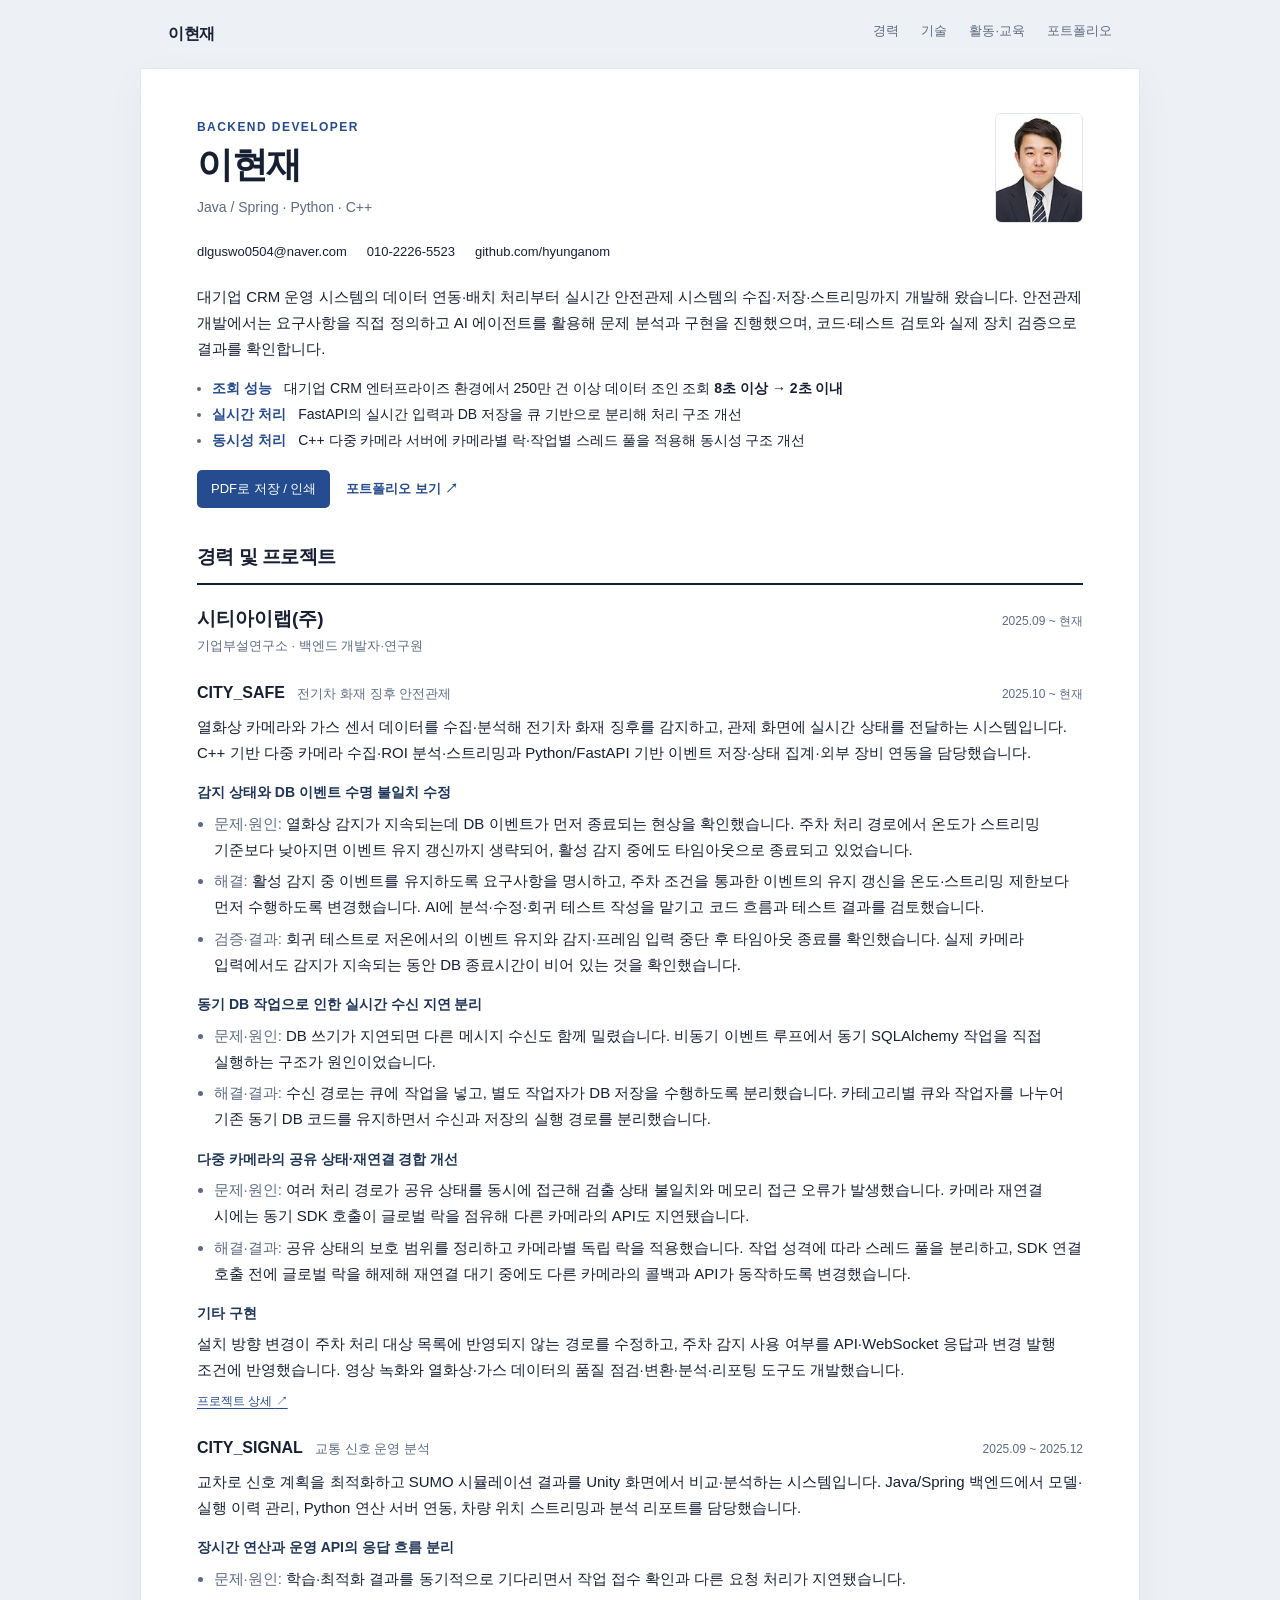
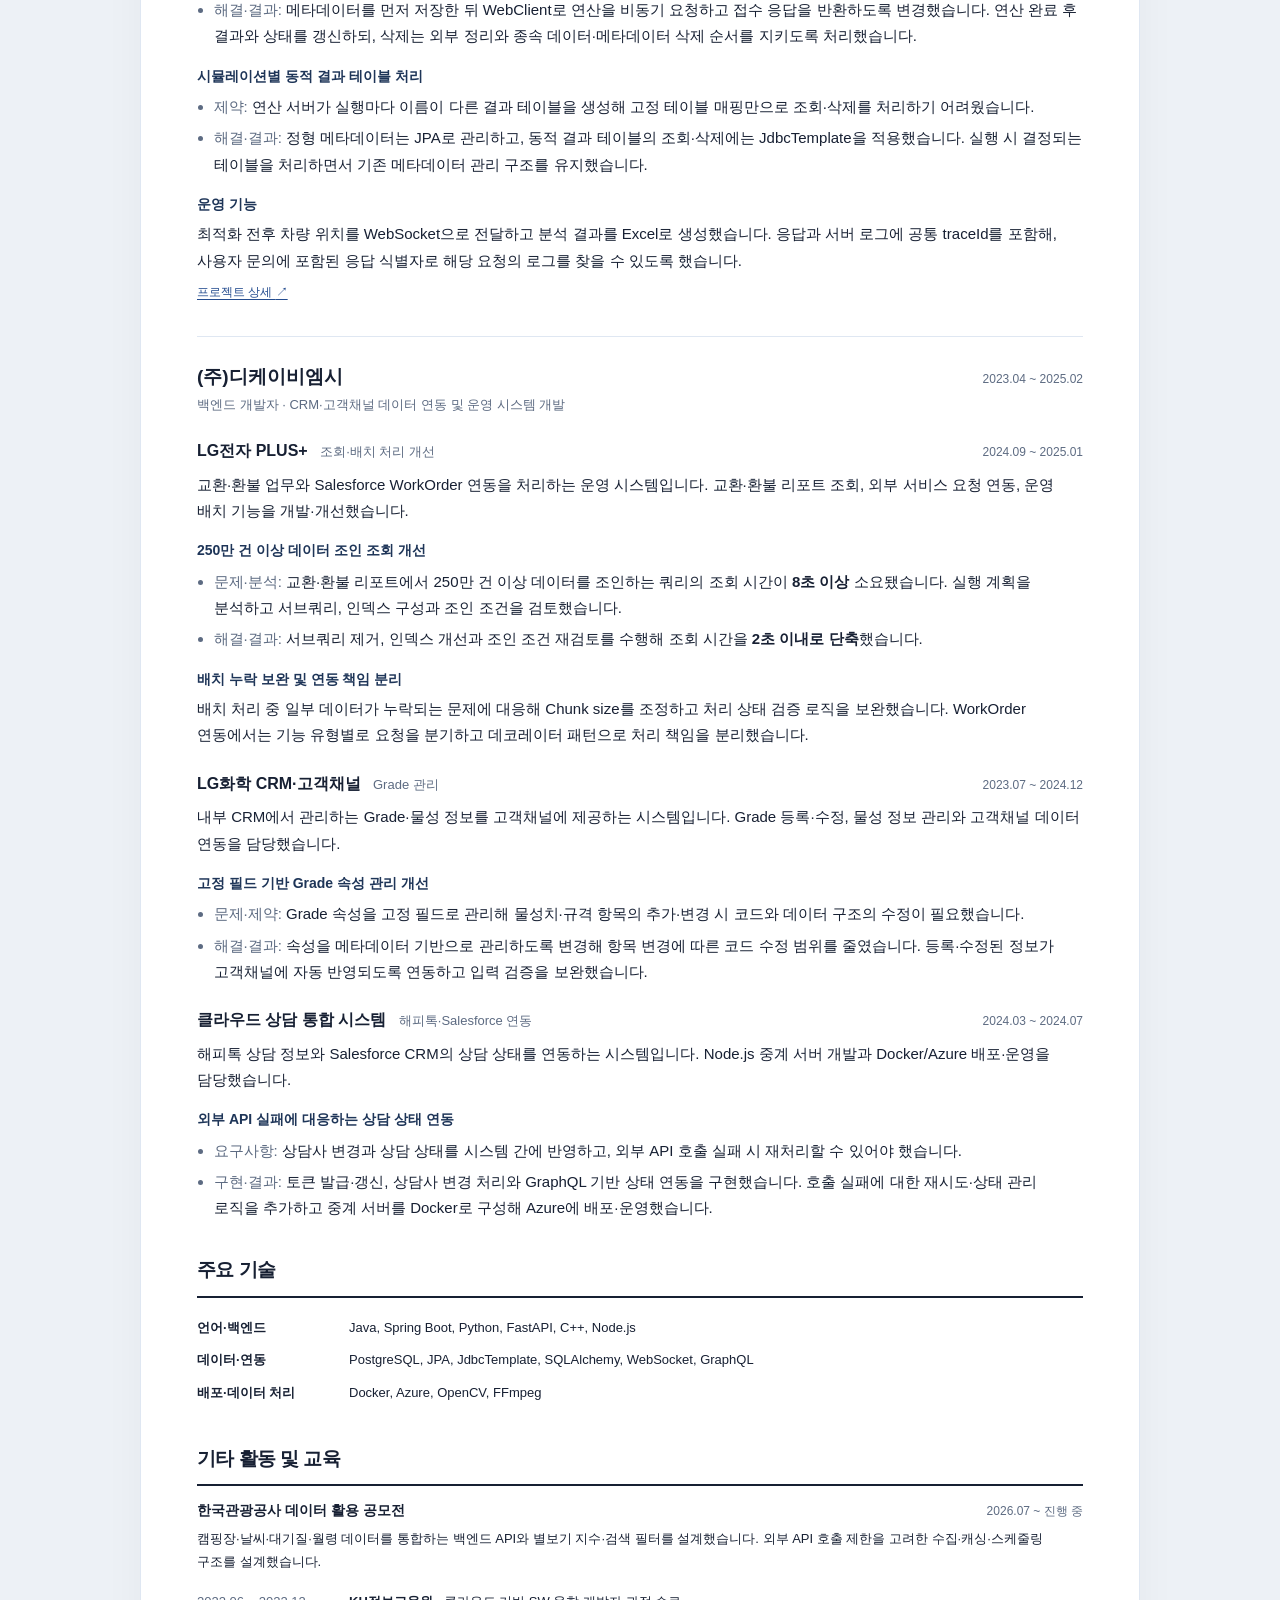
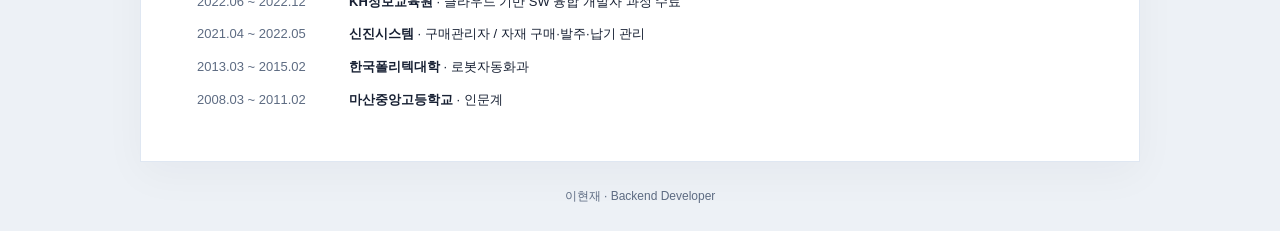
==== index.html @ a63ccf92 "임시" ====
<!doctype html>
<html lang="ko">
<head>
  <meta charset="utf-8" />
  <meta name="viewport" content="width=device-width, initial-scale=1" />
  <meta name="description" content="Java/Spring, Python, C++ 기반 백엔드 개발자 이현재. 데이터 연동, 조회·배치 처리, 실시간 안전관제 시스템 개발 경험." />
  <meta property="og:title" content="이현재 | Backend Developer" />
  <meta property="og:description" content="데이터 연동과 조회·배치 처리부터 실시간 안전관제 시스템까지, 백엔드 개발 경험과 문제 해결 사례를 소개합니다." />
  <meta property="og:type" content="website" />
  <title>이현재 | Backend Developer</title>
  <link rel="stylesheet" href="style.css" />
</head>
<body class="resume">
  <nav class="resume-nav" aria-label="주요 메뉴">
    <a href="#top" class="brand">이현재</a>
    <div><a href="#career">경력</a><a href="#skills">기술</a><a href="#education">활동·교육</a><a href="portfolio/">포트폴리오</a></div>
  </nav>
  <main class="resume-sheet" id="top">
    <header class="resume-header" id="about">
      <div class="resume-heading">
        <div>
          <p class="resume-kicker">BACKEND DEVELOPER</p>
          <h1>이현재</h1>
          <p class="resume-stack">Java / Spring · Python · C++</p>
        </div>
        <img src="assets/profile.png" alt="이현재 프로필 사진" class="resume-photo" width="88" height="110" />
      </div>
      <address class="resume-contact" aria-label="연락처">
        <a href="mailto:dlguswo0504@naver.com">dlguswo0504@naver.com</a>
        <a href="tel:01022265523">010-2226-5523</a>
        <a href="https://github.com/hyunganom" target="_blank" rel="noopener noreferrer">github.com/hyunganom</a>
      </address>
      <p class="resume-intro">대기업 CRM 운영 시스템의 데이터 연동·배치 처리부터 실시간 안전관제 시스템의 수집·저장·스트리밍까지 개발해 왔습니다. 안전관제 개발에서는 요구사항을 직접 정의하고 AI 에이전트를 활용해 문제 분석과 구현을 진행했으며, 코드·테스트 검토와 실제 장치 검증으로 결과를 확인합니다.</p>
      <ul class="resume-highlights" aria-label="대표 성과">
        <li><strong>조회 성능</strong> 대기업 CRM 엔터프라이즈 환경에서 250만 건 이상 데이터 조인 조회 <strong>8초 이상 → 2초 이내</strong></li>
        <li><strong>실시간 처리</strong> FastAPI의 실시간 입력과 DB 저장을 큐 기반으로 분리해 처리 구조 개선</li>
        <li><strong>동시성 처리</strong> C++ 다중 카메라 서버에 카메라별 락·작업별 스레드 풀을 적용해 동시성 구조 개선</li>
      </ul>
      <div class="resume-actions">
        <button type="button" onclick="window.print()">PDF로 저장 / 인쇄</button>
        <a href="portfolio/">포트폴리오 보기 <span aria-hidden="true">↗</span></a>
      </div>
    </header>
    <section class="resume-section" id="career" aria-labelledby="career-title">
      <h2 id="career-title">경력 및 프로젝트</h2>
      <article class="resume-company">
        <header class="resume-company-head">
          <div><h3>시티아이랩(주)</h3><p>기업부설연구소 · 백엔드 개발자·연구원</p></div>
          <span class="resume-period">2025.09 ~ 현재</span>
        </header>
        <section class="resume-project" aria-labelledby="city-safe-title">
          <div class="resume-project-head">
            <h4 id="city-safe-title">CITY_SAFE <span>전기차 화재 징후 안전관제</span></h4>
            <span class="resume-period">2025.10 ~ 현재</span>
          </div>
          <p class="resume-project-intro">열화상 카메라와 가스 센서 데이터를 수집·분석해 전기차 화재 징후를 감지하고, 관제 화면에 실시간 상태를 전달하는 시스템입니다. C++ 기반 다중 카메라 수집·ROI 분석·스트리밍과 Python/FastAPI 기반 이벤트 저장·상태 집계·외부 장비 연동을 담당했습니다.</p>
          <div class="resume-case">
            <h5>감지 상태와 DB 이벤트 수명 불일치 수정</h5>
            <ul class="resume-case-list">
              <li><span class="resume-case-label">문제·원인:</span> 열화상 감지가 지속되는데 DB 이벤트가 먼저 종료되는 현상을 확인했습니다. 주차 처리 경로에서 온도가 스트리밍 기준보다 낮아지면 이벤트 유지 갱신까지 생략되어, 활성 감지 중에도 타임아웃으로 종료되고 있었습니다.</li>
              <li><span class="resume-case-label">해결:</span> 활성 감지 중 이벤트를 유지하도록 요구사항을 명시하고, 주차 조건을 통과한 이벤트의 유지 갱신을 온도·스트리밍 제한보다 먼저 수행하도록 변경했습니다. AI에 분석·수정·회귀 테스트 작성을 맡기고 코드 흐름과 테스트 결과를 검토했습니다.</li>
              <li><span class="resume-case-label">검증·결과:</span> 회귀 테스트로 저온에서의 이벤트 유지와 감지·프레임 입력 중단 후 타임아웃 종료를 확인했습니다. 실제 카메라 입력에서도 감지가 지속되는 동안 DB 종료시간이 비어 있는 것을 확인했습니다.</li>
            </ul>
          </div>
          <div class="resume-case">
            <h5>동기 DB 작업으로 인한 실시간 수신 지연 분리</h5>
            <ul class="resume-case-list">
              <li><span class="resume-case-label">문제·원인:</span> DB 쓰기가 지연되면 다른 메시지 수신도 함께 밀렸습니다. 비동기 이벤트 루프에서 동기 SQLAlchemy 작업을 직접 실행하는 구조가 원인이었습니다.</li>
              <li><span class="resume-case-label">해결·결과:</span> 수신 경로는 큐에 작업을 넣고, 별도 작업자가 DB 저장을 수행하도록 분리했습니다. 카테고리별 큐와 작업자를 나누어 기존 동기 DB 코드를 유지하면서 수신과 저장의 실행 경로를 분리했습니다.</li>
            </ul>
          </div>
          <div class="resume-case">
            <h5>다중 카메라의 공유 상태·재연결 경합 개선</h5>
            <ul class="resume-case-list">
              <li><span class="resume-case-label">문제·원인:</span> 여러 처리 경로가 공유 상태를 동시에 접근해 검출 상태 불일치와 메모리 접근 오류가 발생했습니다. 카메라 재연결 시에는 동기 SDK 호출이 글로벌 락을 점유해 다른 카메라의 API도 지연됐습니다.</li>
              <li><span class="resume-case-label">해결·결과:</span> 공유 상태의 보호 범위를 정리하고 카메라별 독립 락을 적용했습니다. 작업 성격에 따라 스레드 풀을 분리하고, SDK 연결 호출 전에 글로벌 락을 해제해 재연결 대기 중에도 다른 카메라의 콜백과 API가 동작하도록 변경했습니다.</li>
            </ul>
          </div>
          <div class="resume-case">
            <h5>기타 구현</h5>
            <p>설치 방향 변경이 주차 처리 대상 목록에 반영되지 않는 경로를 수정하고, 주차 감지 사용 여부를 API·WebSocket 응답과 변경 발행 조건에 반영했습니다. 영상 녹화와 열화상·가스 데이터의 품질 점검·변환·분석·리포팅 도구도 개발했습니다.</p>
          </div>
          <a class="resume-detail-link" href="portfolio/city-safe/">프로젝트 상세 <span aria-hidden="true">↗</span></a>
        </section>
        <section class="resume-project" aria-labelledby="city-signal-title">
          <div class="resume-project-head">
            <h4 id="city-signal-title">CITY_SIGNAL <span>교통 신호 운영 분석</span></h4>
            <span class="resume-period">2025.09 ~ 2025.12</span>
          </div>
          <p class="resume-project-intro">교차로 신호 계획을 최적화하고 SUMO 시뮬레이션 결과를 Unity 화면에서 비교·분석하는 시스템입니다. Java/Spring 백엔드에서 모델·실행 이력 관리, Python 연산 서버 연동, 차량 위치 스트리밍과 분석 리포트를 담당했습니다.</p>
          <div class="resume-case">
            <h5>장시간 연산과 운영 API의 응답 흐름 분리</h5>
            <ul class="resume-case-list">
              <li><span class="resume-case-label">문제·원인:</span> 학습·최적화 결과를 동기적으로 기다리면서 작업 접수 확인과 다른 요청 처리가 지연됐습니다.</li>
              <li><span class="resume-case-label">해결·결과:</span> 메타데이터를 먼저 저장한 뒤 WebClient로 연산을 비동기 요청하고 접수 응답을 반환하도록 변경했습니다. 연산 완료 후 결과와 상태를 갱신하되, 삭제는 외부 정리와 종속 데이터·메타데이터 삭제 순서를 지키도록 처리했습니다.</li>
            </ul>
          </div>
          <div class="resume-case">
            <h5>시뮬레이션별 동적 결과 테이블 처리</h5>
            <ul class="resume-case-list">
              <li><span class="resume-case-label">제약:</span> 연산 서버가 실행마다 이름이 다른 결과 테이블을 생성해 고정 테이블 매핑만으로 조회·삭제를 처리하기 어려웠습니다.</li>
              <li><span class="resume-case-label">해결·결과:</span> 정형 메타데이터는 JPA로 관리하고, 동적 결과 테이블의 조회·삭제에는 JdbcTemplate을 적용했습니다. 실행 시 결정되는 테이블을 처리하면서 기존 메타데이터 관리 구조를 유지했습니다.</li>
            </ul>
          </div>
          <div class="resume-case">
            <h5>운영 기능</h5>
            <p>최적화 전후 차량 위치를 WebSocket으로 전달하고 분석 결과를 Excel로 생성했습니다. 응답과 서버 로그에 공통 traceId를 포함해, 사용자 문의에 포함된 응답 식별자로 해당 요청의 로그를 찾을 수 있도록 했습니다.</p>
          </div>
          <a class="resume-detail-link" href="portfolio/city-signal/">프로젝트 상세 <span aria-hidden="true">↗</span></a>
        </section>
      </article>
      <article class="resume-company resume-company-next">
        <header class="resume-company-head">
          <div><h3>(주)디케이비엠시</h3><p>백엔드 개발자 · CRM·고객채널 데이터 연동 및 운영 시스템 개발</p></div>
          <span class="resume-period">2023.04 ~ 2025.02</span>
        </header>
        <section class="resume-project" aria-labelledby="plus-title">
          <div class="resume-project-head">
            <h4 id="plus-title">LG전자 PLUS+ <span>조회·배치 처리 개선</span></h4>
            <span class="resume-period">2024.09 ~ 2025.01</span>
          </div>
          <p class="resume-project-intro">교환·환불 업무와 Salesforce WorkOrder 연동을 처리하는 운영 시스템입니다. 교환·환불 리포트 조회, 외부 서비스 요청 연동, 운영 배치 기능을 개발·개선했습니다.</p>
          <div class="resume-case">
            <h5>250만 건 이상 데이터 조인 조회 개선</h5>
            <ul class="resume-case-list">
              <li><span class="resume-case-label">문제·분석:</span> 교환·환불 리포트에서 250만 건 이상 데이터를 조인하는 쿼리의 조회 시간이 <strong>8초 이상</strong> 소요됐습니다. 실행 계획을 분석하고 서브쿼리, 인덱스 구성과 조인 조건을 검토했습니다.</li>
              <li><span class="resume-case-label">해결·결과:</span> 서브쿼리 제거, 인덱스 개선과 조인 조건 재검토를 수행해 조회 시간을 <strong>2초 이내로 단축</strong>했습니다.</li>
            </ul>
          </div>
          <div class="resume-case">
            <h5>배치 누락 보완 및 연동 책임 분리</h5>
            <p>배치 처리 중 일부 데이터가 누락되는 문제에 대응해 Chunk size를 조정하고 처리 상태 검증 로직을 보완했습니다. WorkOrder 연동에서는 기능 유형별로 요청을 분기하고 데코레이터 패턴으로 처리 책임을 분리했습니다.</p>
          </div>
        </section>
        <section class="resume-project" aria-labelledby="grade-title">
          <div class="resume-project-head">
            <h4 id="grade-title">LG화학 CRM·고객채널 <span>Grade 관리</span></h4>
            <span class="resume-period">2023.07 ~ 2024.12</span>
          </div>
          <p class="resume-project-intro">내부 CRM에서 관리하는 Grade·물성 정보를 고객채널에 제공하는 시스템입니다. Grade 등록·수정, 물성 정보 관리와 고객채널 데이터 연동을 담당했습니다.</p>
          <div class="resume-case">
            <h5>고정 필드 기반 Grade 속성 관리 개선</h5>
            <ul class="resume-case-list">
              <li><span class="resume-case-label">문제·제약:</span> Grade 속성을 고정 필드로 관리해 물성치·규격 항목의 추가·변경 시 코드와 데이터 구조의 수정이 필요했습니다.</li>
              <li><span class="resume-case-label">해결·결과:</span> 속성을 메타데이터 기반으로 관리하도록 변경해 항목 변경에 따른 코드 수정 범위를 줄였습니다. 등록·수정된 정보가 고객채널에 자동 반영되도록 연동하고 입력 검증을 보완했습니다.</li>
            </ul>
          </div>
        </section>
        <section class="resume-project" aria-labelledby="integration-title">
          <div class="resume-project-head">
            <h4 id="integration-title">클라우드 상담 통합 시스템 <span>해피톡·Salesforce 연동</span></h4>
            <span class="resume-period">2024.03 ~ 2024.07</span>
          </div>
          <p class="resume-project-intro">해피톡 상담 정보와 Salesforce CRM의 상담 상태를 연동하는 시스템입니다. Node.js 중계 서버 개발과 Docker/Azure 배포·운영을 담당했습니다.</p>
          <div class="resume-case">
            <h5>외부 API 실패에 대응하는 상담 상태 연동</h5>
            <ul class="resume-case-list">
              <li><span class="resume-case-label">요구사항:</span> 상담사 변경과 상담 상태를 시스템 간에 반영하고, 외부 API 호출 실패 시 재처리할 수 있어야 했습니다.</li>
              <li><span class="resume-case-label">구현·결과:</span> 토큰 발급·갱신, 상담사 변경 처리와 GraphQL 기반 상태 연동을 구현했습니다. 호출 실패에 대한 재시도·상태 관리 로직을 추가하고 중계 서버를 Docker로 구성해 Azure에 배포·운영했습니다.</li>
            </ul>
          </div>
        </section>
      </article>
    </section>
    <section class="resume-section resume-compact" id="skills" aria-labelledby="skills-title">
      <h2 id="skills-title">주요 기술</h2>
      <dl class="resume-skills">
        <div><dt>언어·백엔드</dt><dd>Java, Spring Boot, Python, FastAPI, C++, Node.js</dd></div>
        <div><dt>데이터·연동</dt><dd>PostgreSQL, JPA, JdbcTemplate, SQLAlchemy, WebSocket, GraphQL</dd></div>
        <div><dt>배포·데이터 처리</dt><dd>Docker, Azure, OpenCV, FFmpeg</dd></div>
      </dl>
    </section>
    <section class="resume-section resume-compact" id="education" aria-labelledby="education-title">
      <h2 id="education-title">기타 활동 및 교육</h2>
      <div class="resume-other">
        <div class="resume-other-head"><h3>한국관광공사 데이터 활용 공모전</h3><span class="resume-period">2026.07 ~ 진행 중</span></div>
        <p>캠핑장·날씨·대기질·월령 데이터를 통합하는 백엔드 API와 별보기 지수·검색 필터를 설계했습니다. 외부 API 호출 제한을 고려한 수집·캐싱·스케줄링 구조를 설계했습니다.</p>
      </div>
      <dl class="resume-history">
        <div><dt>2022.06 ~ 2022.12</dt><dd><strong>KH정보교육원</strong> · 클라우드 기반 SW 융합 개발자 과정 수료</dd></div>
        <div><dt>2021.04 ~ 2022.05</dt><dd><strong>신진시스템</strong> · 구매관리자 / 자재 구매·발주·납기 관리</dd></div>
        <div><dt>2013.03 ~ 2015.02</dt><dd><strong>한국폴리텍대학</strong> · 로봇자동화과</dd></div>
        <div><dt>2008.03 ~ 2011.02</dt><dd><strong>마산중앙고등학교</strong> · 인문계</dd></div>
      </dl>
    </section>
  </main>
  <footer class="resume-footer">이현재 · Backend Developer</footer>
</body>
</html>
---- style.css ----
/* Shared base styles are also used by the portfolio pages. */
:root {
  --bg: #f4f7fb;
  --surface: #ffffff;
  --surface-soft: #f8fbff;
  --text: #172033;
  --muted: #5d6b82;
  --line: #dfe7f2;
  --primary: #244c8f;
  --primary-dark: #19396d;
  --chip-bg: #eef4ff;
  --chip-text: #163f83;
  --shadow: 0 16px 42px rgba(26, 45, 80, 0.10);
}

* { box-sizing: border-box; }
html { scroll-behavior: smooth; }
body {
  margin: 0;
  font-family: -apple-system, BlinkMacSystemFont, "Segoe UI", "Noto Sans KR", "Apple SD Gothic Neo", "Malgun Gothic", sans-serif;
  color: var(--text);
  background: var(--bg);
  line-height: 1.72;
  word-break: keep-all;
}
a { color: inherit; text-decoration: none; }
ul { margin: 0; padding-left: 1.1rem; }
li + li { margin-top: 0.42rem; }

.site-header {
  background: linear-gradient(135deg, #0e1a2f 0%, #14233d 58%, #1d3764 100%);
  color: #fff;
  padding: 1rem 1.4rem 2rem;
}
.nav {
  max-width: 1120px;
  margin: 0 auto;
  display: flex;
  align-items: center;
  justify-content: space-between;
  gap: 1rem;
}
.brand {
  font-size: 1rem;
  font-weight: 800;
  letter-spacing: -0.02em;
}
.nav-links {
  display: flex;
  align-items: center;
  flex-wrap: wrap;
  justify-content: flex-end;
  gap: 0.85rem;
  color: rgba(255,255,255,.76);
  font-size: 0.9rem;
}
.nav-links a:hover { color: #fff; }

.hero {
  max-width: 1120px;
  margin: 1.6rem auto 0;
}
.hero-main {
  display: grid;
  grid-template-columns: minmax(0, 1fr) 300px;
  gap: 1.4rem;
  align-items: stretch;
}
.hero-copy {
  padding: 1.5rem 0 0.8rem;
}
.eyebrow {
  margin: 0 0 .55rem;
  color: #b9d8ff;
  font-size: .88rem;
  font-weight: 800;
  letter-spacing: .08em;
  text-transform: uppercase;
}
.hero h1 {
  max-width: 760px;
  margin: 0;
  font-size: clamp(1.65rem, 3.1vw, 2.55rem);
  line-height: 1.32;
  letter-spacing: -0.045em;
}
.hero-desc {
  max-width: 760px;
  margin: 1rem 0 0;
  color: rgba(255,255,255,.76);
  font-size: 0.98rem;
}
.hero-actions {
  display: flex;
  flex-wrap: wrap;
  gap: .7rem;
  margin-top: 1.25rem;
}
.button {
  display: inline-flex;
  align-items: center;
  justify-content: center;
  min-height: 40px;
  padding: .58rem .95rem;
  border-radius: 999px;
  border: 1px solid rgba(255,255,255,.25);
  font-size: .9rem;
  font-weight: 800;
  transition: transform .16s ease, background .16s ease, border-color .16s ease;
}
.button:hover { transform: translateY(-1px); }
.button.primary { background: var(--primary); color: #fff; border-color: var(--primary); }
.button.primary:hover { background: var(--primary-dark); border-color: var(--primary-dark); }
.button.ghost { background: rgba(255,255,255,.08); color: #fff; }
.button.dark { background: #172033; color: #fff; border-color: #172033; }

.profile-card {
  background: rgba(255,255,255,.10);
  border: 1px solid rgba(255,255,255,.20);
  border-radius: 24px;
  padding: 1.25rem;
  display: grid;
  justify-items: center;
  text-align: center;
  box-shadow: 0 18px 50px rgba(0,0,0,.18);
}
.profile-photo {
  width: 104px;
  height: 130px;
  object-fit: cover;
  border-radius: 18px;
  border: 3px solid rgba(255,255,255,.82);
  background: #fff;
}
.profile-card h2 {
  margin: .75rem 0 0;
  font-size: 1.28rem;
  letter-spacing: -0.04em;
}
.profile-card p {
  margin: .15rem 0 0;
  color: rgba(255,255,255,.72);
  font-size: .9rem;
}
.contact-list {
  width: 100%;
  margin: 1rem 0 0;
  display: grid;
  gap: .55rem;
}
.contact-list div {
  display: grid;
  grid-template-columns: 72px 1fr;
  align-items: baseline;
  text-align: left;
  gap: .5rem;
  padding-top: .55rem;
  border-top: 1px solid rgba(255,255,255,.15);
}
.contact-list dt {
  color: rgba(255,255,255,.56);
  font-size: .78rem;
  font-weight: 800;
}
.contact-list dd {
  margin: 0;
  color: #fff;
  font-size: .86rem;
  overflow-wrap: anywhere;
}

.section {
  max-width: 1120px;
  margin: 0 auto;
  padding: 3.2rem 1.4rem 0;
}
.section-title {
  display: flex;
  align-items: baseline;
  gap: .65rem;
  margin-bottom: 1.15rem;
}
.section-title span {
  color: var(--primary);
  font-weight: 900;
  letter-spacing: -0.03em;
}
.section-title h2 {
  margin: 0;
  font-size: 1.65rem;
  letter-spacing: -0.045em;
}
.section-desc {
  margin: -0.5rem 0 1rem;
  color: var(--muted);
}
.card {
  background: var(--surface);
  border: 1px solid var(--line);
  border-radius: 22px;
  box-shadow: var(--shadow);
}
.about-card {
  display: grid;
  grid-template-columns: 136px minmax(0,1fr);
  gap: 1.5rem;
  padding: 1.6rem;
  align-items: start;
}
.about-photo-wrap { display: flex; justify-content: center; }
.about-photo {
  width: 116px;
  height: 146px;
  object-fit: cover;
  border-radius: 18px;
  border: 1px solid var(--line);
  background: #fff;
}
.about-text p { margin: 0; color: #2f4058; }
.about-text p + p { margin-top: .82rem; }

.skill-grid {
  display: grid;
  grid-template-columns: repeat(4, minmax(0,1fr));
  gap: .9rem;
}
.skill-card { padding: 1.2rem; }
.skill-card h3,
.info-card h3,
.career-card h3,
.project-card h3 {
  margin: 0;
  letter-spacing: -0.035em;
  line-height: 1.35;
}
.plain-list {
  list-style: none;
  padding: 0;
  margin: .85rem 0 0;
  color: #34445d;
  font-size: .95rem;
}
.plain-list li + li { margin-top: .35rem; }

.stack-list, .project-list {
  display: grid;
  gap: 1rem;
}
.info-card, .career-card, .project-card, .education-card, .contact-card {
  padding: 1.45rem;
}
.card-head, .project-head {
  display: flex;
  justify-content: space-between;
  gap: 1.2rem;
  align-items: flex-start;
  margin-bottom: .9rem;
}
.card-head p, .project-head p {
  margin: .25rem 0 0;
  color: var(--muted);
}
time {
  color: var(--muted);
  white-space: nowrap;
  font-size: .92rem;
}
.info-card ul, .career-card ul, .project-card ul {
  color: #263850;
}
.tag {
  display: inline-flex;
  align-items: center;
  min-height: 28px;
  padding: .2rem .65rem;
  border-radius: 999px;
  background: var(--chip-bg);
  color: var(--chip-text);
  font-size: .82rem;
  font-weight: 900;
  margin-bottom: .65rem;
}
.tag.muted { background: #eef1f6; color: #606c7d; }
.career-card h4, .project-card h4 {
  margin: 0 0 .75rem;
  color: #1e3558;
  font-size: 1rem;
  letter-spacing: -0.025em;
}
.project-card.featured {
  background: linear-gradient(180deg, #f5f9ff 0%, #ffffff 100%);
  border-color: #cfddf1;
}
.chips {
  display: flex;
  flex-wrap: wrap;
  gap: .45rem;
  margin-top: 1rem;
}
.chips span {
  display: inline-flex;
  align-items: center;
  min-height: 28px;
  padding: .28rem .65rem;
  border-radius: 999px;
  background: var(--chip-bg);
  color: var(--chip-text);
  font-size: .83rem;
  font-weight: 900;
}
.education-card { display: grid; gap: .7rem; }
.education-row {
  display: grid;
  grid-template-columns: 160px 180px 1fr;
  gap: 1rem;
  align-items: center;
  color: #334155;
}
.education-row + .education-row {
  padding-top: .7rem;
  border-top: 1px solid var(--line);
}
.contact-section { padding-bottom: 3.4rem; }
.contact-card {
  text-align: center;
  background: #172033;
  color: #fff;
}
.contact-card h2 { margin: 0; letter-spacing: -0.04em; }
.contact-card p { margin: .6rem 0 0; color: rgba(255,255,255,.72); }
.contact-actions {
  display: flex;
  justify-content: center;
  flex-wrap: wrap;
  gap: .7rem;
  margin-top: 1rem;
}
.footer {
  padding: 1.4rem;
  color: var(--muted);
  text-align: center;
  font-size: .9rem;
}

@media (max-width: 920px) {
  .hero-main { grid-template-columns: 1fr; }
  .profile-card { max-width: 420px; justify-self: start; }
  .skill-grid { grid-template-columns: repeat(2, minmax(0,1fr)); }
}
@media (max-width: 700px) {
  .site-header { padding: .9rem 1rem 1.55rem; }
  .nav { align-items: flex-start; }
  .nav-links { display: none; }
  .hero { margin-top: 1rem; }
  .hero-copy { padding-top: .6rem; }
  .hero h1 { font-size: 1.55rem; }
  .hero-desc { font-size: .92rem; }
  .section { padding: 2.55rem 1rem 0; }
  .about-card { grid-template-columns: 1fr; }
  .about-photo-wrap { justify-content: flex-start; }
  .skill-grid { grid-template-columns: 1fr; }
  .card-head, .project-head { display: grid; gap: .35rem; }
  time { white-space: normal; }
  .education-row { grid-template-columns: 1fr; gap: .15rem; }
  .button { width: 100%; }
  .profile-card { width: 100%; }
}


/* ─────────────────────────────────────────────────────────────
   PDF 출력 — 화면과 동일한 외형으로 인쇄
   색상·그라디언트·카드 스타일을 흰색으로 덮어쓰지 않고 그대로 유지한다.
   ───────────────────────────────────────────────────────────── */
.button { cursor: pointer; font-family: inherit; }
@page { size: A4; margin: 10mm; }
@media print {
  /* 배경색·그라디언트를 인쇄에 반영 (브라우저 '배경 그래픽' 옵션 대응) */
  *, *::before, *::after {
    -webkit-print-color-adjust: exact !important;
    print-color-adjust: exact !important;
  }

  html { scroll-behavior: auto; }
  body {
    background: var(--bg);
    font-size: 10.5pt;
    line-height: 1.62;
  }

  /* 인쇄에서 동작하지 않는 요소만 숨긴다 */
  .print-button { display: none !important; }

  /* 폭만 인쇄 영역에 맞추고 색상·여백 스타일은 유지 */
  .nav, .hero, .section { max-width: none; }
  .section { padding-left: 0; padding-right: 0; }
  .site-header { padding: 1rem 1.2rem 2rem; }
  .nav-links { display: flex; }

  /* 인쇄 폭에서 미디어쿼리가 개입하지 않도록 그리드를 고정 */
  .hero-main { grid-template-columns: minmax(0, 1fr) 250px; }
  .profile-card { max-width: none; width: auto; }
  .about-card { grid-template-columns: 136px minmax(0, 1fr); }
  .skill-grid { grid-template-columns: repeat(2, minmax(0, 1fr)); }
  .education-row { grid-template-columns: 150px 170px 1fr; }
  .card-head, .project-head { display: flex; }
  .button { width: auto; }
  time { white-space: nowrap; }

  /* 페이지 넘김 제어 */
  .card, .skill-card, .info-card, .career-card, .project-card,
  .education-card, .contact-card, .about-card, .profile-card {
    break-inside: avoid;
    page-break-inside: avoid;
  }
  .section { break-inside: auto; }
  .section-title, h2, h3 { break-after: avoid; }
  img { break-inside: avoid; }
}

/* Resume only: keep portfolio layouts independent. */
.resume { background: #edf1f6; font-size: 15px; line-height: 1.75; }
.resume a:focus-visible, .resume button:focus-visible { outline: 3px solid #437bd0; outline-offset: 4px; }
.resume-nav { max-width: 1000px; margin: auto; padding: 20px 28px; display: flex; justify-content: space-between; gap: 20px; }
.resume-nav > div { display: flex; flex-wrap: wrap; gap: 22px; font-size: 13px; color: var(--muted); }
.resume-nav a:hover, .resume-contact a:hover { color: var(--primary); text-decoration: underline; }
.resume-sheet { max-width: 1000px; margin: 0 auto; padding: 44px 56px; background: #fff; border: 1px solid var(--line); box-shadow: 0 12px 40px #1720330a; }
.resume-heading { display: flex; justify-content: space-between; align-items: center; gap: 24px; }
.resume-kicker { margin: 0 0 4px; color: var(--primary); font-size: 12px; font-weight: 800; letter-spacing: .12em; }
.resume h1 { margin: 0; font-size: 36px; letter-spacing: -.04em; line-height: 1.25; }
.resume-stack { margin: 8px 0 0; color: var(--muted); font-size: 14px; }
.resume-photo { object-fit: cover; border-radius: 6px; border: 1px solid var(--line); flex-shrink: 0; }
.resume-contact { display: flex; flex-wrap: wrap; gap: 4px 20px; margin-top: 18px; font-size: 13px; font-style: normal; overflow-wrap: anywhere; }
.resume-intro { margin: 20px 0 14px; }
.resume-highlights { margin: 0; padding-left: 1.1em; font-size: 14px; line-height: 1.6; }
.resume-highlights li + li { margin-top: 4px; }
.resume-highlights li::marker { color: var(--muted); }
.resume-highlights li > strong:first-child { margin-right: 8px; color: var(--primary); }
.resume-actions { display: flex; flex-wrap: wrap; gap: 12px; align-items: center; margin-top: 18px; font-size: 13px; }
.resume-actions button { padding: 8px 14px; background: var(--primary); border: 0; border-radius: 5px; color: #fff; font: inherit; cursor: pointer; }
.resume-actions a { padding: 8px 4px; color: var(--primary); font-weight: 700; }
.resume-section { margin-top: 32px; scroll-margin-top: 20px; }
.resume h2 { margin: 0 0 20px; padding-bottom: 9px; border-bottom: 2px solid var(--text); font-size: 19px; letter-spacing: -.03em; }
.resume-company-head, .resume-project-head, .resume-other-head { display: flex; justify-content: space-between; align-items: baseline; gap: 8px 20px; }
.resume h3 { margin: 0; font-size: 19px; line-height: 1.5; }
.resume-company-head p { margin: 2px 0 0; font-size: 13px; color: var(--muted); }
.resume-period { flex-shrink: 0; color: var(--muted); font-size: 12px; white-space: nowrap; }
.resume-project { margin-top: 22px; }
.resume h4 { margin: 0; font-size: 16px; line-height: 1.6; }
.resume h4 span { display: inline; margin-left: 8px; font-size: 13px; font-weight: 500; color: var(--muted); }
.resume-project p { margin: 8px 0 0; }
.resume-case { margin-top: 14px; }
.resume h5 { margin: 0; font-size: 14px; color: #1e3558; }
.resume-case p { margin-top: 5px; }
.resume-case-list { margin: 6px 0 0; padding-left: 1.1em; }
.resume-case-list li + li { margin-top: 5px; }
.resume-case-list li::marker { color: var(--muted); }
.resume-case-label { color: var(--muted); }
.resume-support { color: var(--muted); font-size: 13px; }
.resume-detail-link { display: inline-block; margin-top: 8px; color: var(--primary); text-decoration: underline; text-underline-offset: 3px; font-size: 12px; }
.resume-company-next { margin-top: 32px; padding-top: 26px; border-top: 1px solid var(--line); }
.resume-compact { font-size: 13px; }
.resume-compact h2 { margin-bottom: 14px; }
.resume-skills, .resume-history { margin: 0; }
.resume-skills > div, .resume-history > div { display: grid; grid-template-columns: 140px minmax(0, 1fr); gap: 12px; padding: 5px 0; }
.resume-skills dt { font-weight: 700; }
.resume dd { margin: 0; }
.resume-other h3 { font-size: 14px; }
.resume-other p { margin: 6px 0 12px; }
.resume-history dt { color: var(--muted); }
.resume-footer { text-align: center; color: var(--muted); padding: 24px; font-size: 12px; }
@media (max-width: 700px) {
  .resume { font-size: 14px; }
  .resume-nav { padding: 16px 20px; }
  .resume-nav > div { gap: 12px; }
  .resume-sheet { padding: 26px 20px; border-left: 0; border-right: 0; }
  .resume h1 { font-size: 30px; }
  .resume-photo { width: 72px; height: 90px; }
  .resume-stack { font-size: 12px; }
  .resume-contact { gap: 4px 14px; font-size: 12px; }
  .resume-company-head, .resume-project-head, .resume-other-head { flex-direction: column; gap: 3px; }
  .resume h4 span { display: block; margin-left: 0; }
  .resume-skills > div, .resume-history > div { grid-template-columns: 1fr; gap: 0; padding: 7px 0; }
}
@media print {
  .resume { background: #fff; color: #172033; font-size: 10pt; line-height: 1.55; }
  .resume-nav, .resume-actions, .resume-footer { display: none !important; }
  .resume-sheet { max-width: none; padding: 0; margin: 0; border: 0; box-shadow: none; }
  .resume h1 { font-size: 25pt; }
  .resume-kicker { font-size: 8pt; }
  .resume-stack { margin-top: 4px; font-size: 9pt; }
  .resume-photo { width: 64px; height: 80px; }
  .resume-contact { margin-top: 8px; gap: 3px 16px; font-size: 8.5pt; }
  .resume-intro { margin: 12px 0 9px; }
  .resume-highlights { font-size: 10pt; line-height: 1.55; }
  .resume-highlights li + li { margin-top: 3px; }
  .resume-section { margin-top: 20px; }
  .resume h2 { margin-bottom: 12px; padding-bottom: 5px; font-size: 13pt; }
  .resume h3 { font-size: 12pt; }
  .resume-company-head p { font-size: 9pt; }
  .resume-period { font-size: 8pt; }
  .resume-company-head, .resume-project-head, .resume-other-head { flex-direction: row; gap: 8px 12px; }
  .resume-project { margin-top: 13px; break-inside: avoid; }
  .resume h4 { font-size: 10.5pt; }
  .resume h4 span { display: inline; margin-left: 6px; font-size: 9pt; }
  .resume-project p { margin-top: 5px; }
  .resume-case { margin-top: 9px; break-inside: avoid; }
  .resume-case-list { margin-top: 4px; }
  .resume-case-list li + li { margin-top: 3px; }
  .resume-case-list li { orphans: 3; widows: 3; }
  .resume-project-intro { break-inside: avoid; break-after: avoid; }
  .resume h5 { font-size: 10pt; }
  .resume-support, .resume-compact { font-size: 9pt; }
  .resume-detail-link { margin-top: 4px; font-size: 8pt; }
  .resume-company { break-inside: auto; }
  .resume-company-next { margin-top: 20px; padding-top: 14px; }
  .resume-company-head, .resume-project-head, .resume-other-head, .resume h4, .resume h5 { break-after: avoid; }
  .resume p { orphans: 3; widows: 3; }
  .resume-skills > div, .resume-history > div { grid-template-columns: 125px minmax(0, 1fr); gap: 10px; padding: 3px 0; break-inside: avoid; }
  .resume-compact h2 { margin-bottom: 9px; }
  .resume-other h3 { font-size: 10pt; }
  .resume-other p { margin: 5px 0 8px; }
}
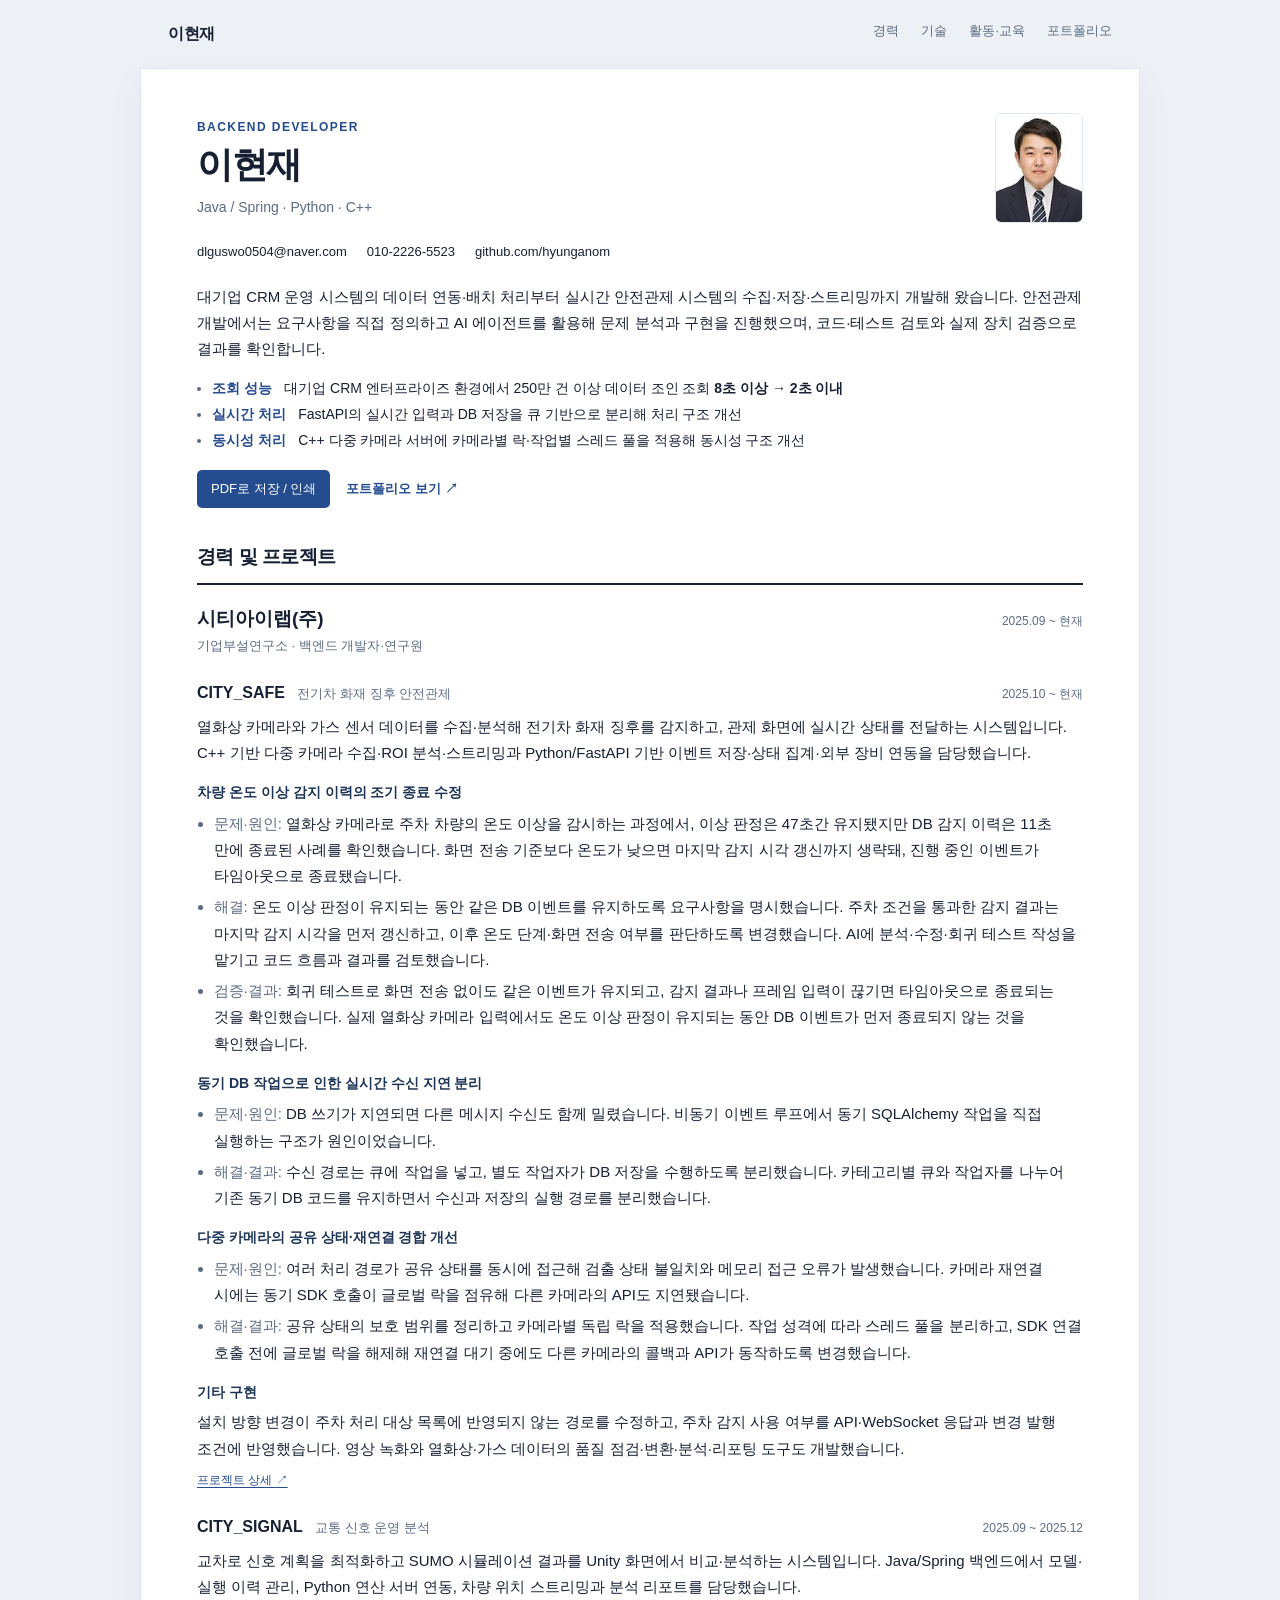
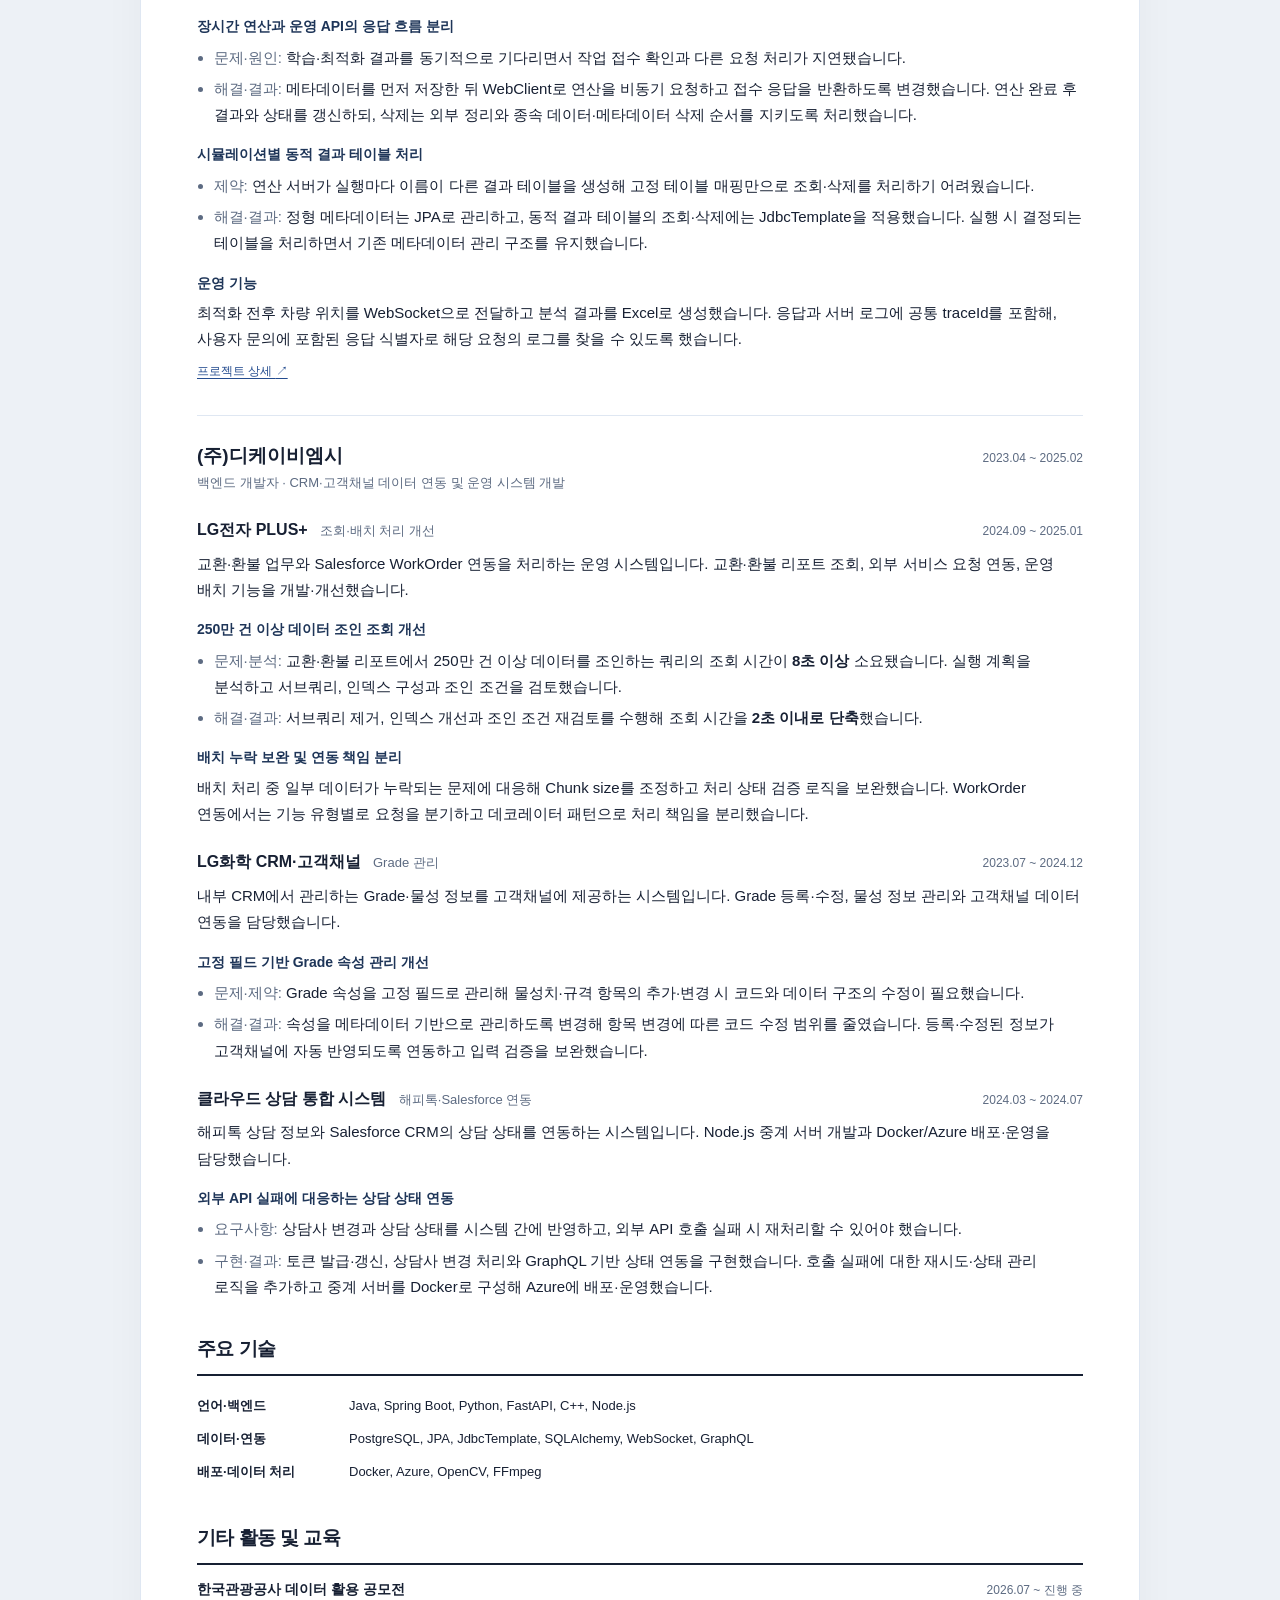
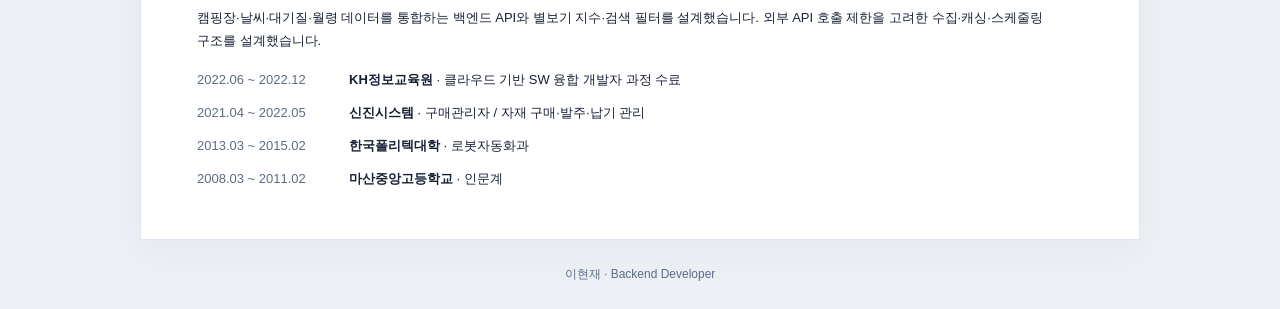
==== commit 6b0aa378: "수정" ====
--- a/index.html
+++ b/index.html
@@ -55,11 +55,11 @@
           </div>
           <p class="resume-project-intro">열화상 카메라와 가스 센서 데이터를 수집·분석해 전기차 화재 징후를 감지하고, 관제 화면에 실시간 상태를 전달하는 시스템입니다. C++ 기반 다중 카메라 수집·ROI 분석·스트리밍과 Python/FastAPI 기반 이벤트 저장·상태 집계·외부 장비 연동을 담당했습니다.</p>
           <div class="resume-case">
-            <h5>감지 상태와 DB 이벤트 수명 불일치 수정</h5>
+            <h5>차량 온도 이상 감지 이력의 조기 종료 수정</h5>
             <ul class="resume-case-list">
-              <li><span class="resume-case-label">문제·원인:</span> 열화상 감지가 지속되는데 DB 이벤트가 먼저 종료되는 현상을 확인했습니다. 주차 처리 경로에서 온도가 스트리밍 기준보다 낮아지면 이벤트 유지 갱신까지 생략되어, 활성 감지 중에도 타임아웃으로 종료되고 있었습니다.</li>
-              <li><span class="resume-case-label">해결:</span> 활성 감지 중 이벤트를 유지하도록 요구사항을 명시하고, 주차 조건을 통과한 이벤트의 유지 갱신을 온도·스트리밍 제한보다 먼저 수행하도록 변경했습니다. AI에 분석·수정·회귀 테스트 작성을 맡기고 코드 흐름과 테스트 결과를 검토했습니다.</li>
-              <li><span class="resume-case-label">검증·결과:</span> 회귀 테스트로 저온에서의 이벤트 유지와 감지·프레임 입력 중단 후 타임아웃 종료를 확인했습니다. 실제 카메라 입력에서도 감지가 지속되는 동안 DB 종료시간이 비어 있는 것을 확인했습니다.</li>
+              <li><span class="resume-case-label">문제·원인:</span> 열화상 카메라로 주차 차량의 온도 이상을 감시하는 과정에서, 이상 판정은 47초간 유지됐지만 DB 감지 이력은 11초 만에 종료된 사례를 확인했습니다. 화면 전송 기준보다 온도가 낮으면 마지막 감지 시각 갱신까지 생략돼, 진행 중인 이벤트가 타임아웃으로 종료됐습니다.</li>
+              <li><span class="resume-case-label">해결:</span> 온도 이상 판정이 유지되는 동안 같은 DB 이벤트를 유지하도록 요구사항을 명시했습니다. 주차 조건을 통과한 감지 결과는 마지막 감지 시각을 먼저 갱신하고, 이후 온도 단계·화면 전송 여부를 판단하도록 변경했습니다. AI에 분석·수정·회귀 테스트 작성을 맡기고 코드 흐름과 결과를 검토했습니다.</li>
+              <li><span class="resume-case-label">검증·결과:</span> 회귀 테스트로 화면 전송 없이도 같은 이벤트가 유지되고, 감지 결과나 프레임 입력이 끊기면 타임아웃으로 종료되는 것을 확인했습니다. 실제 열화상 카메라 입력에서도 온도 이상 판정이 유지되는 동안 DB 이벤트가 먼저 종료되지 않는 것을 확인했습니다.</li>
             </ul>
           </div>
           <div class="resume-case">
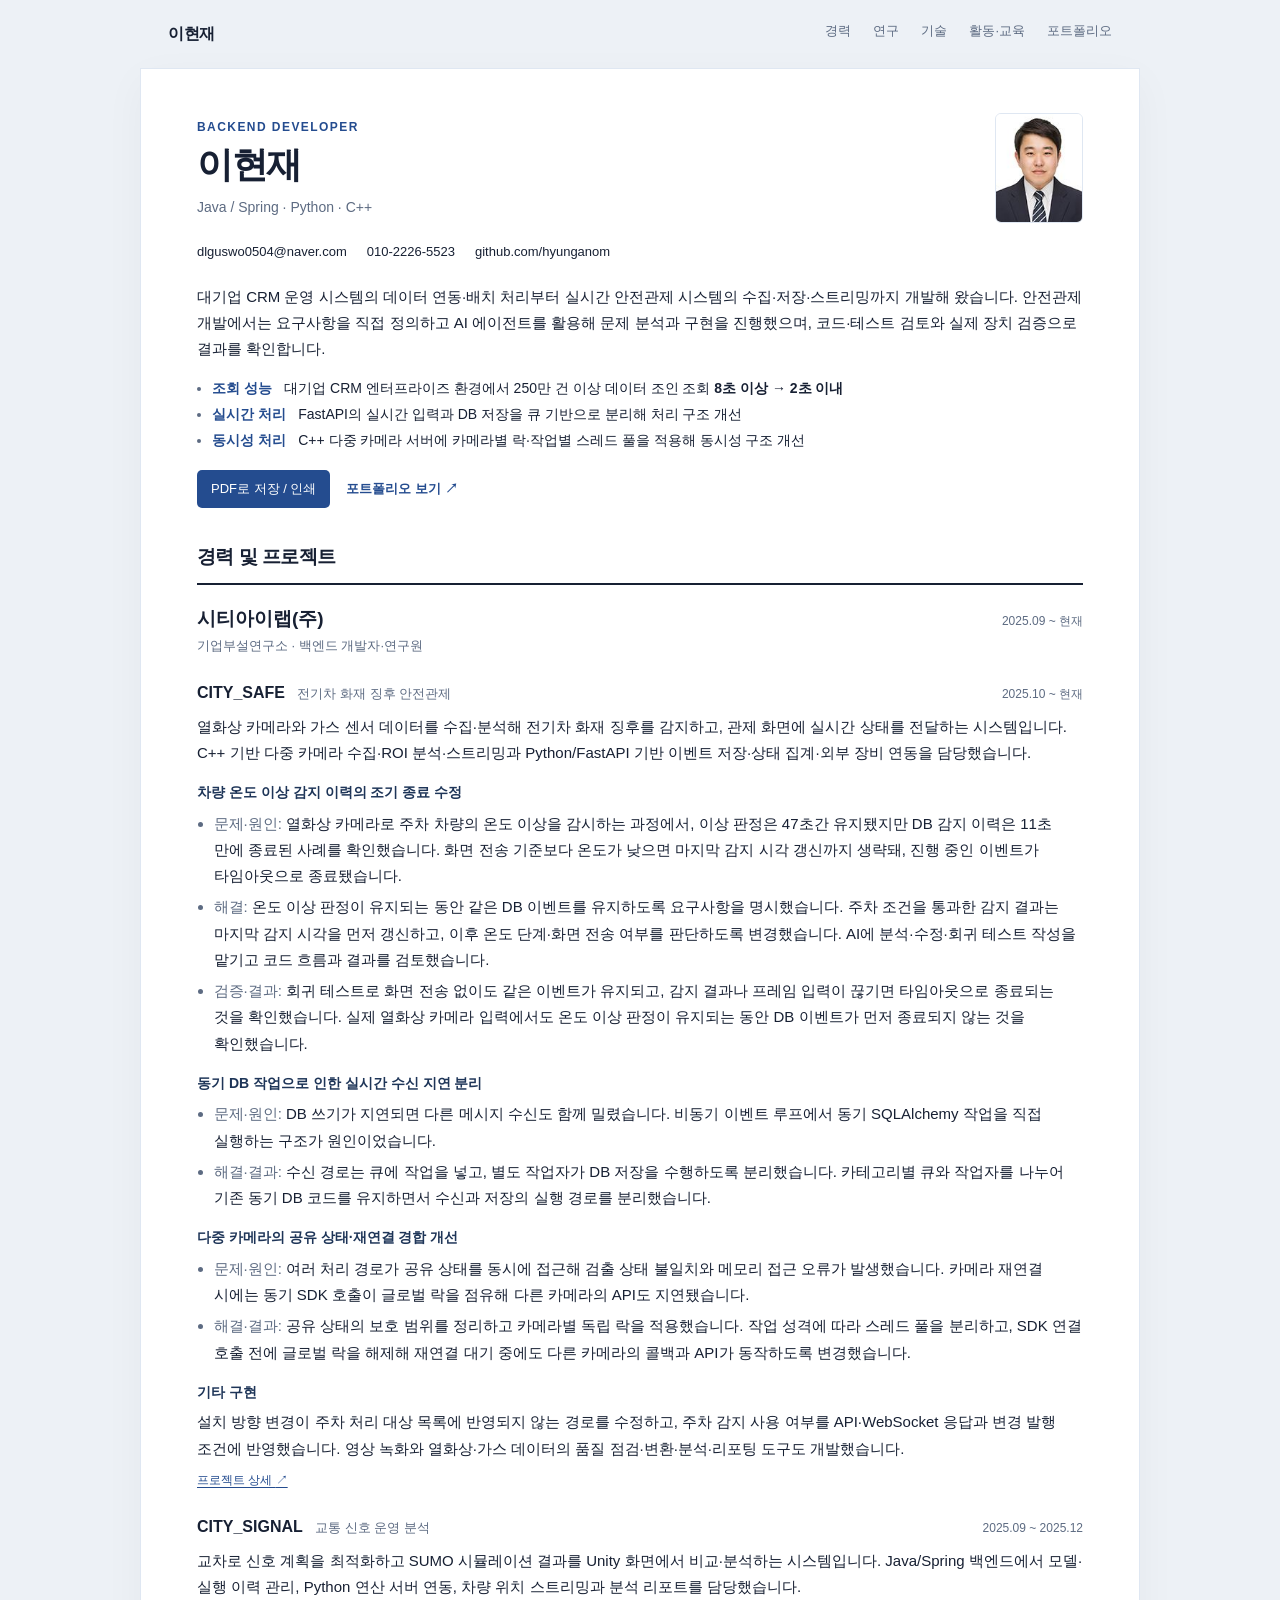
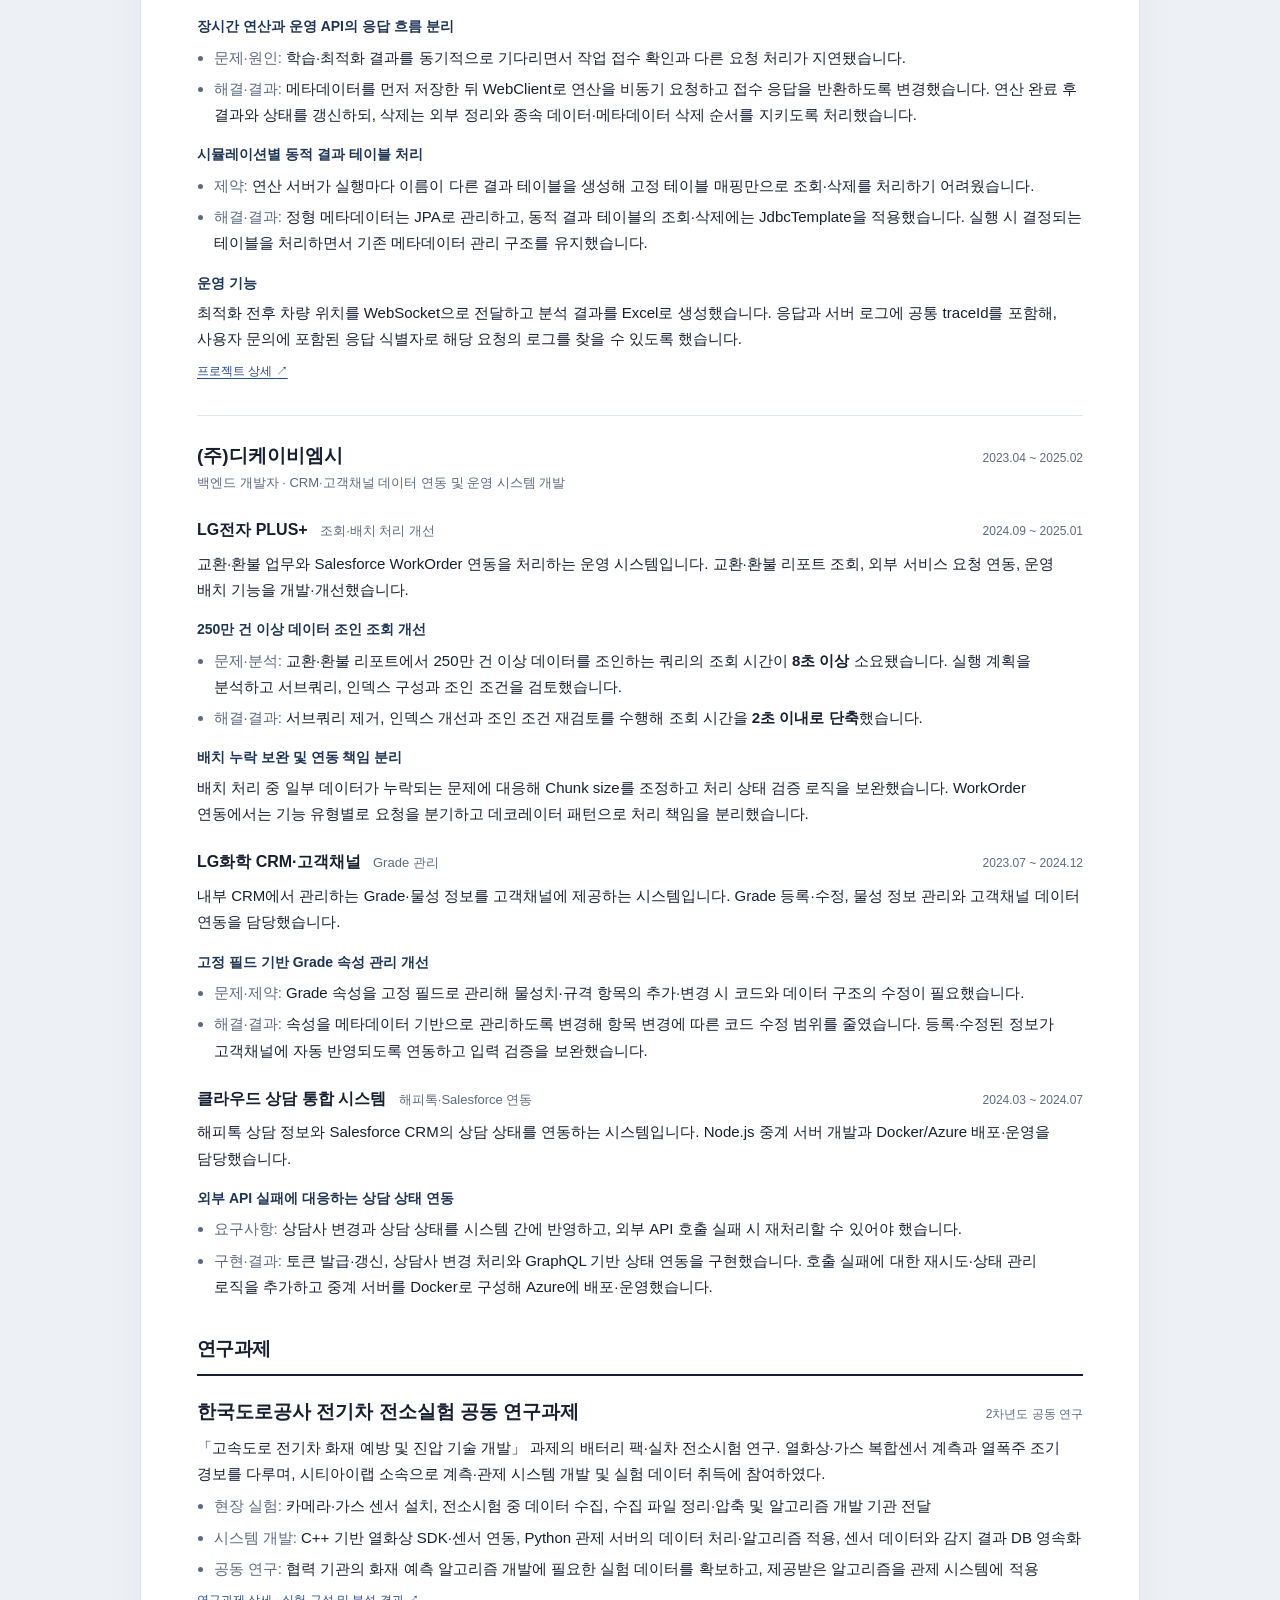
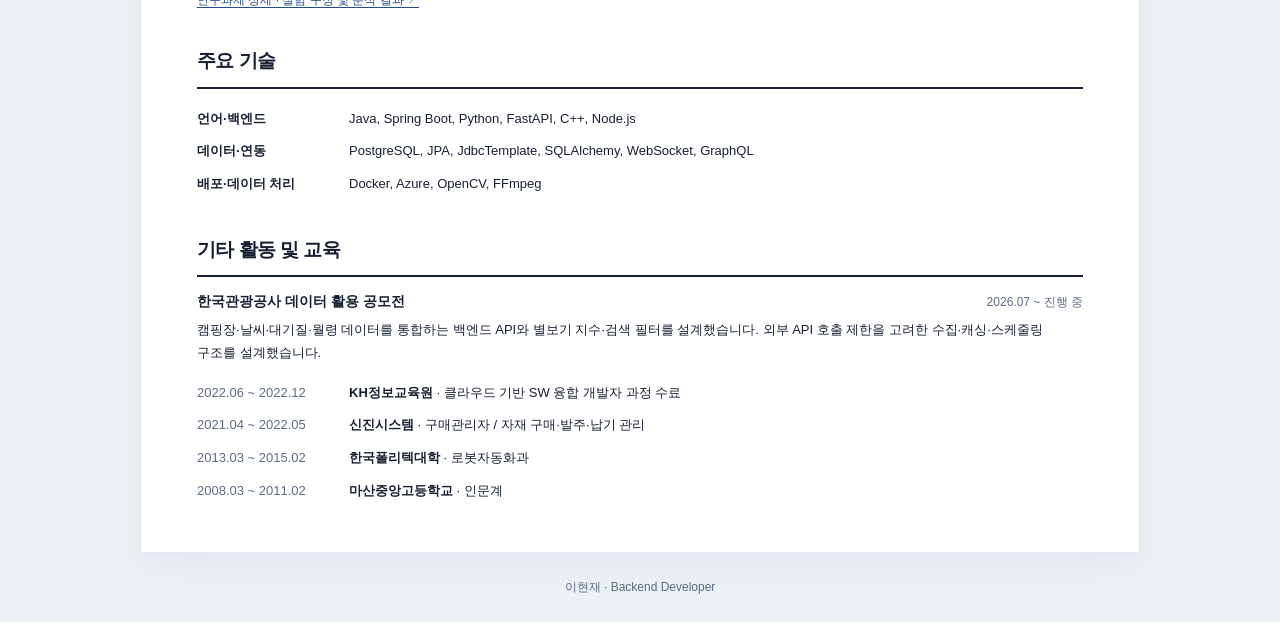
==== commit b56669c3: "asd" ====
--- a/index.html
+++ b/index.html
@@ -13,7 +13,7 @@
 <body class="resume">
   <nav class="resume-nav" aria-label="주요 메뉴">
     <a href="#top" class="brand">이현재</a>
-    <div><a href="#career">경력</a><a href="#skills">기술</a><a href="#education">활동·교육</a><a href="portfolio/">포트폴리오</a></div>
+    <div><a href="#career">경력</a><a href="#research">연구</a><a href="#skills">기술</a><a href="#education">활동·교육</a><a href="portfolio/">포트폴리오</a></div>
   </nav>
   <main class="resume-sheet" id="top">
     <header class="resume-header" id="about">
@@ -162,6 +162,22 @@
         </section>
       </article>
     </section>
+    <section class="resume-section" id="research" aria-labelledby="research-title">
+      <h2 id="research-title">연구과제</h2>
+      <article class="resume-project" aria-labelledby="ev-fire-research-title">
+        <div class="resume-project-head">
+          <h3 id="ev-fire-research-title">한국도로공사 전기차 전소실험 공동 연구과제</h3>
+          <span class="resume-period">2차년도 공동 연구</span>
+        </div>
+        <p class="resume-project-intro">「고속도로 전기차 화재 예방 및 진압 기술 개발」 과제의 배터리 팩·실차 전소시험 연구. 열화상·가스 복합센서 계측과 열폭주 조기 경보를 다루며, 시티아이랩 소속으로 계측·관제 시스템 개발 및 실험 데이터 취득에 참여하였다.</p>
+        <ul class="resume-case-list">
+          <li><span class="resume-case-label">현장 실험:</span> 카메라·가스 센서 설치, 전소시험 중 데이터 수집, 수집 파일 정리·압축 및 알고리즘 개발 기관 전달</li>
+          <li><span class="resume-case-label">시스템 개발:</span> C++ 기반 열화상 SDK·센서 연동, Python 관제 서버의 데이터 처리·알고리즘 적용, 센서 데이터와 감지 결과 DB 영속화</li>
+          <li><span class="resume-case-label">공동 연구:</span> 협력 기관의 화재 예측 알고리즘 개발에 필요한 실험 데이터를 확보하고, 제공받은 알고리즘을 관제 시스템에 적용</li>
+        </ul>
+        <a class="resume-detail-link" href="portfolio/ev-fire-research/index.html">연구과제 상세 · 실험 구성 및 분석 결과 <span aria-hidden="true">↗</span></a>
+      </article>
+    </section>
     <section class="resume-section resume-compact" id="skills" aria-labelledby="skills-title">
       <h2 id="skills-title">주요 기술</h2>
       <dl class="resume-skills">
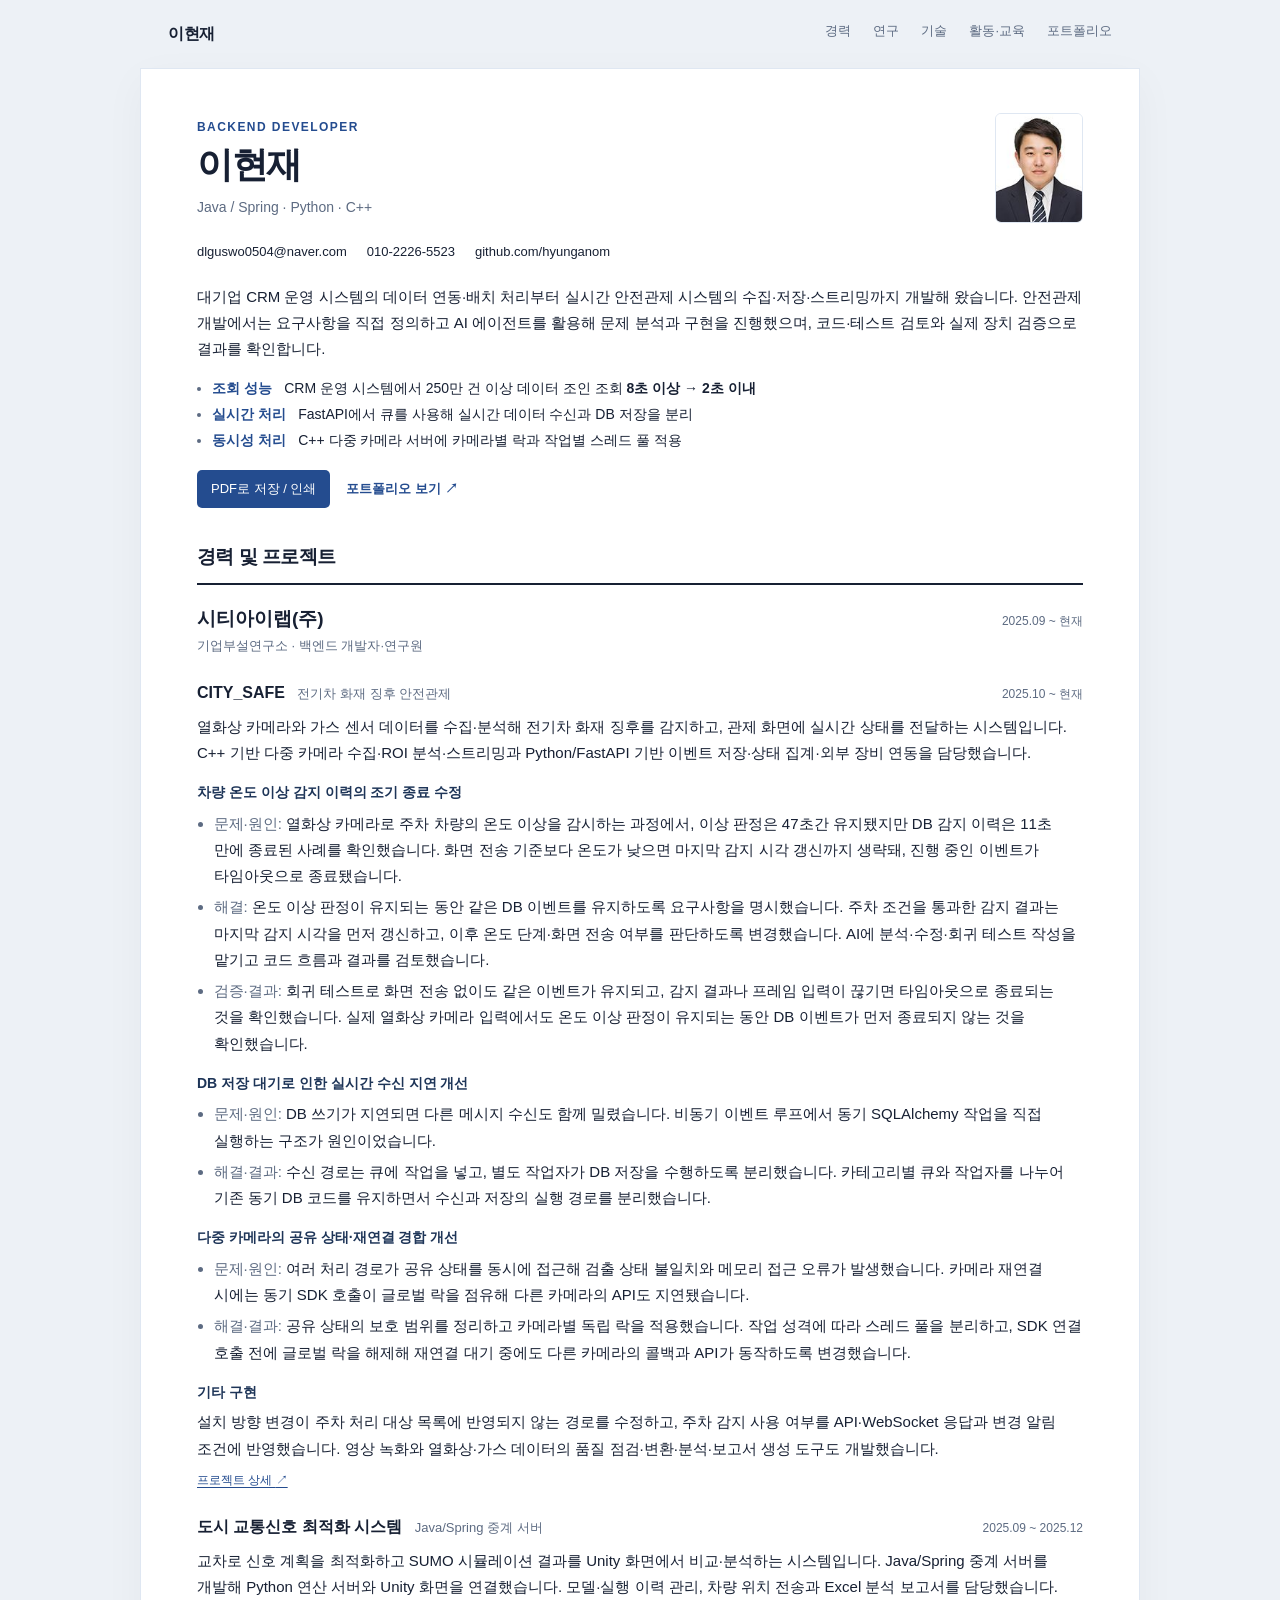
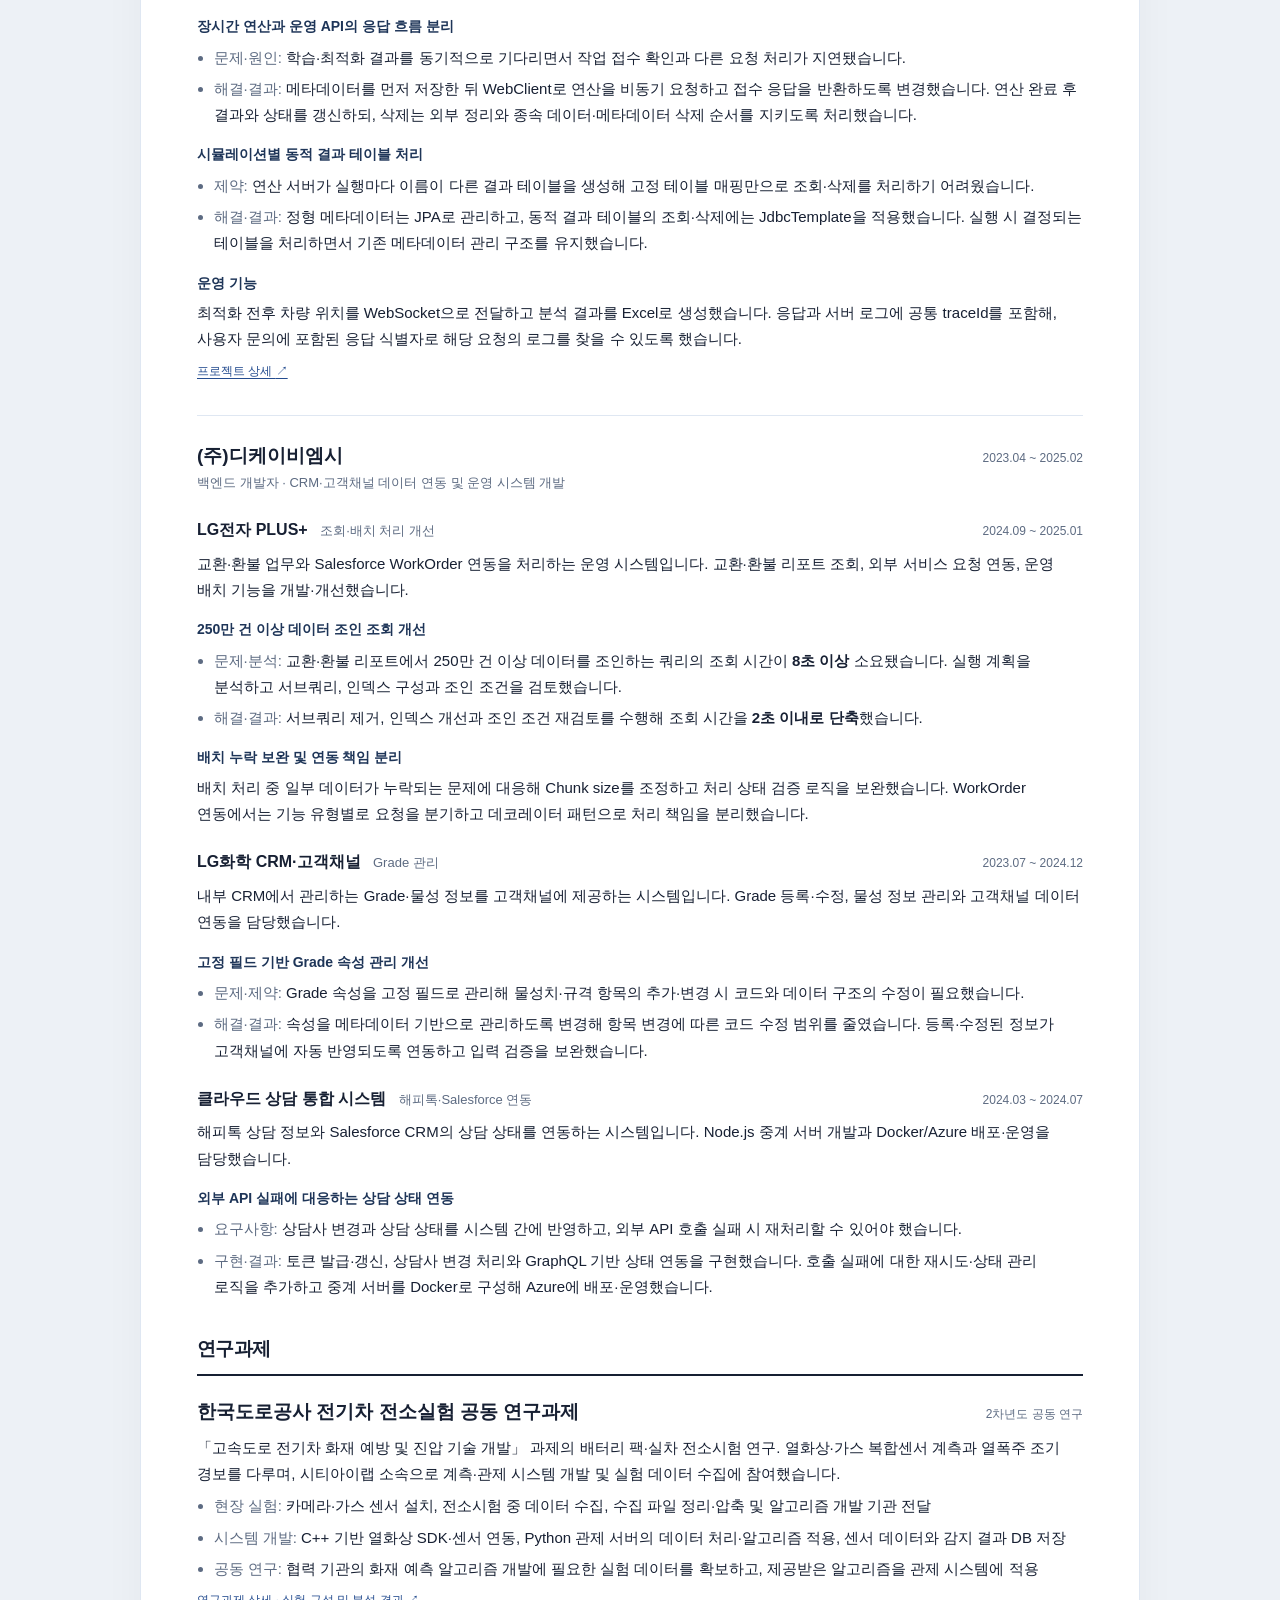
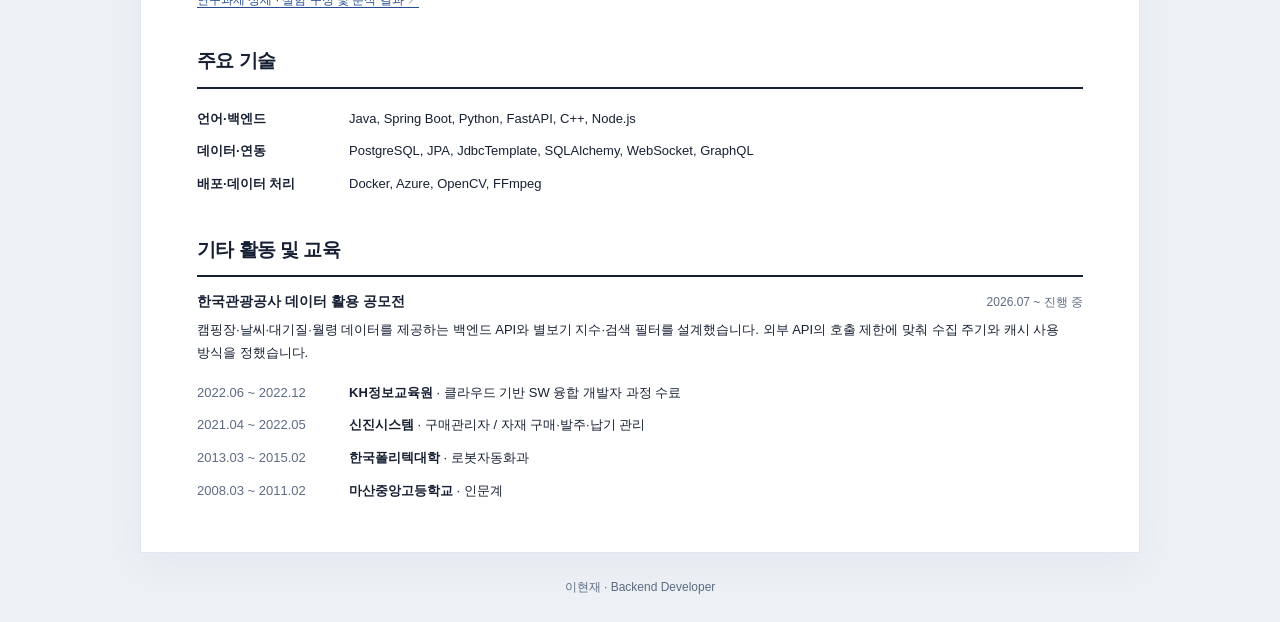
==== commit 372185a4: "asd" ====
--- a/index.html
+++ b/index.html
@@ -25,16 +25,16 @@
         </div>
         <img src="assets/profile.png" alt="이현재 프로필 사진" class="resume-photo" width="88" height="110" />
       </div>
-      <address class="resume-contact" aria-label="연락처">
+      <address id="contact" class="resume-contact" aria-label="연락처">
         <a href="mailto:dlguswo0504@naver.com">dlguswo0504@naver.com</a>
         <a href="tel:01022265523">010-2226-5523</a>
         <a href="https://github.com/hyunganom" target="_blank" rel="noopener noreferrer">github.com/hyunganom</a>
       </address>
       <p class="resume-intro">대기업 CRM 운영 시스템의 데이터 연동·배치 처리부터 실시간 안전관제 시스템의 수집·저장·스트리밍까지 개발해 왔습니다. 안전관제 개발에서는 요구사항을 직접 정의하고 AI 에이전트를 활용해 문제 분석과 구현을 진행했으며, 코드·테스트 검토와 실제 장치 검증으로 결과를 확인합니다.</p>
       <ul class="resume-highlights" aria-label="대표 성과">
-        <li><strong>조회 성능</strong> 대기업 CRM 엔터프라이즈 환경에서 250만 건 이상 데이터 조인 조회 <strong>8초 이상 → 2초 이내</strong></li>
-        <li><strong>실시간 처리</strong> FastAPI의 실시간 입력과 DB 저장을 큐 기반으로 분리해 처리 구조 개선</li>
-        <li><strong>동시성 처리</strong> C++ 다중 카메라 서버에 카메라별 락·작업별 스레드 풀을 적용해 동시성 구조 개선</li>
+        <li><strong>조회 성능</strong> CRM 운영 시스템에서 250만 건 이상 데이터 조인 조회 <strong>8초 이상 → 2초 이내</strong></li>
+        <li><strong>실시간 처리</strong> FastAPI에서 큐를 사용해 실시간 데이터 수신과 DB 저장을 분리</li>
+        <li><strong>동시성 처리</strong> C++ 다중 카메라 서버에 카메라별 락과 작업별 스레드 풀 적용</li>
       </ul>
       <div class="resume-actions">
         <button type="button" onclick="window.print()">PDF로 저장 / 인쇄</button>
@@ -63,7 +63,7 @@
             </ul>
           </div>
           <div class="resume-case">
-            <h5>동기 DB 작업으로 인한 실시간 수신 지연 분리</h5>
+            <h5>DB 저장 대기로 인한 실시간 수신 지연 개선</h5>
             <ul class="resume-case-list">
               <li><span class="resume-case-label">문제·원인:</span> DB 쓰기가 지연되면 다른 메시지 수신도 함께 밀렸습니다. 비동기 이벤트 루프에서 동기 SQLAlchemy 작업을 직접 실행하는 구조가 원인이었습니다.</li>
               <li><span class="resume-case-label">해결·결과:</span> 수신 경로는 큐에 작업을 넣고, 별도 작업자가 DB 저장을 수행하도록 분리했습니다. 카테고리별 큐와 작업자를 나누어 기존 동기 DB 코드를 유지하면서 수신과 저장의 실행 경로를 분리했습니다.</li>
@@ -78,16 +78,16 @@
           </div>
           <div class="resume-case">
             <h5>기타 구현</h5>
-            <p>설치 방향 변경이 주차 처리 대상 목록에 반영되지 않는 경로를 수정하고, 주차 감지 사용 여부를 API·WebSocket 응답과 변경 발행 조건에 반영했습니다. 영상 녹화와 열화상·가스 데이터의 품질 점검·변환·분석·리포팅 도구도 개발했습니다.</p>
+            <p>설치 방향 변경이 주차 처리 대상 목록에 반영되지 않는 경로를 수정하고, 주차 감지 사용 여부를 API·WebSocket 응답과 변경 알림 조건에 반영했습니다. 영상 녹화와 열화상·가스 데이터의 품질 점검·변환·분석·보고서 생성 도구도 개발했습니다.</p>
           </div>
           <a class="resume-detail-link" href="portfolio/city-safe/">프로젝트 상세 <span aria-hidden="true">↗</span></a>
         </section>
         <section class="resume-project" aria-labelledby="city-signal-title">
           <div class="resume-project-head">
-            <h4 id="city-signal-title">CITY_SIGNAL <span>교통 신호 운영 분석</span></h4>
+            <h4 id="city-signal-title">도시 교통신호 최적화 시스템 <span>Java/Spring 중계 서버</span></h4>
             <span class="resume-period">2025.09 ~ 2025.12</span>
           </div>
-          <p class="resume-project-intro">교차로 신호 계획을 최적화하고 SUMO 시뮬레이션 결과를 Unity 화면에서 비교·분석하는 시스템입니다. Java/Spring 백엔드에서 모델·실행 이력 관리, Python 연산 서버 연동, 차량 위치 스트리밍과 분석 리포트를 담당했습니다.</p>
+          <p class="resume-project-intro">교차로 신호 계획을 최적화하고 SUMO 시뮬레이션 결과를 Unity 화면에서 비교·분석하는 시스템입니다. Java/Spring 중계 서버를 개발해 Python 연산 서버와 Unity 화면을 연결했습니다. 모델·실행 이력 관리, 차량 위치 전송과 Excel 분석 보고서를 담당했습니다.</p>
           <div class="resume-case">
             <h5>장시간 연산과 운영 API의 응답 흐름 분리</h5>
             <ul class="resume-case-list">
@@ -169,10 +169,10 @@
           <h3 id="ev-fire-research-title">한국도로공사 전기차 전소실험 공동 연구과제</h3>
           <span class="resume-period">2차년도 공동 연구</span>
         </div>
-        <p class="resume-project-intro">「고속도로 전기차 화재 예방 및 진압 기술 개발」 과제의 배터리 팩·실차 전소시험 연구. 열화상·가스 복합센서 계측과 열폭주 조기 경보를 다루며, 시티아이랩 소속으로 계측·관제 시스템 개발 및 실험 데이터 취득에 참여하였다.</p>
+        <p class="resume-project-intro">「고속도로 전기차 화재 예방 및 진압 기술 개발」 과제의 배터리 팩·실차 전소시험 연구. 열화상·가스 복합센서 계측과 열폭주 조기 경보를 다루며, 시티아이랩 소속으로 계측·관제 시스템 개발 및 실험 데이터 수집에 참여했습니다.</p>
         <ul class="resume-case-list">
           <li><span class="resume-case-label">현장 실험:</span> 카메라·가스 센서 설치, 전소시험 중 데이터 수집, 수집 파일 정리·압축 및 알고리즘 개발 기관 전달</li>
-          <li><span class="resume-case-label">시스템 개발:</span> C++ 기반 열화상 SDK·센서 연동, Python 관제 서버의 데이터 처리·알고리즘 적용, 센서 데이터와 감지 결과 DB 영속화</li>
+          <li><span class="resume-case-label">시스템 개발:</span> C++ 기반 열화상 SDK·센서 연동, Python 관제 서버의 데이터 처리·알고리즘 적용, 센서 데이터와 감지 결과 DB 저장</li>
           <li><span class="resume-case-label">공동 연구:</span> 협력 기관의 화재 예측 알고리즘 개발에 필요한 실험 데이터를 확보하고, 제공받은 알고리즘을 관제 시스템에 적용</li>
         </ul>
         <a class="resume-detail-link" href="portfolio/ev-fire-research/index.html">연구과제 상세 · 실험 구성 및 분석 결과 <span aria-hidden="true">↗</span></a>
@@ -190,7 +190,7 @@
       <h2 id="education-title">기타 활동 및 교육</h2>
       <div class="resume-other">
         <div class="resume-other-head"><h3>한국관광공사 데이터 활용 공모전</h3><span class="resume-period">2026.07 ~ 진행 중</span></div>
-        <p>캠핑장·날씨·대기질·월령 데이터를 통합하는 백엔드 API와 별보기 지수·검색 필터를 설계했습니다. 외부 API 호출 제한을 고려한 수집·캐싱·스케줄링 구조를 설계했습니다.</p>
+        <p>캠핑장·날씨·대기질·월령 데이터를 제공하는 백엔드 API와 별보기 지수·검색 필터를 설계했습니다. 외부 API의 호출 제한에 맞춰 수집 주기와 캐시 사용 방식을 정했습니다.</p>
       </div>
       <dl class="resume-history">
         <div><dt>2022.06 ~ 2022.12</dt><dd><strong>KH정보교육원</strong> · 클라우드 기반 SW 융합 개발자 과정 수료</dd></div>
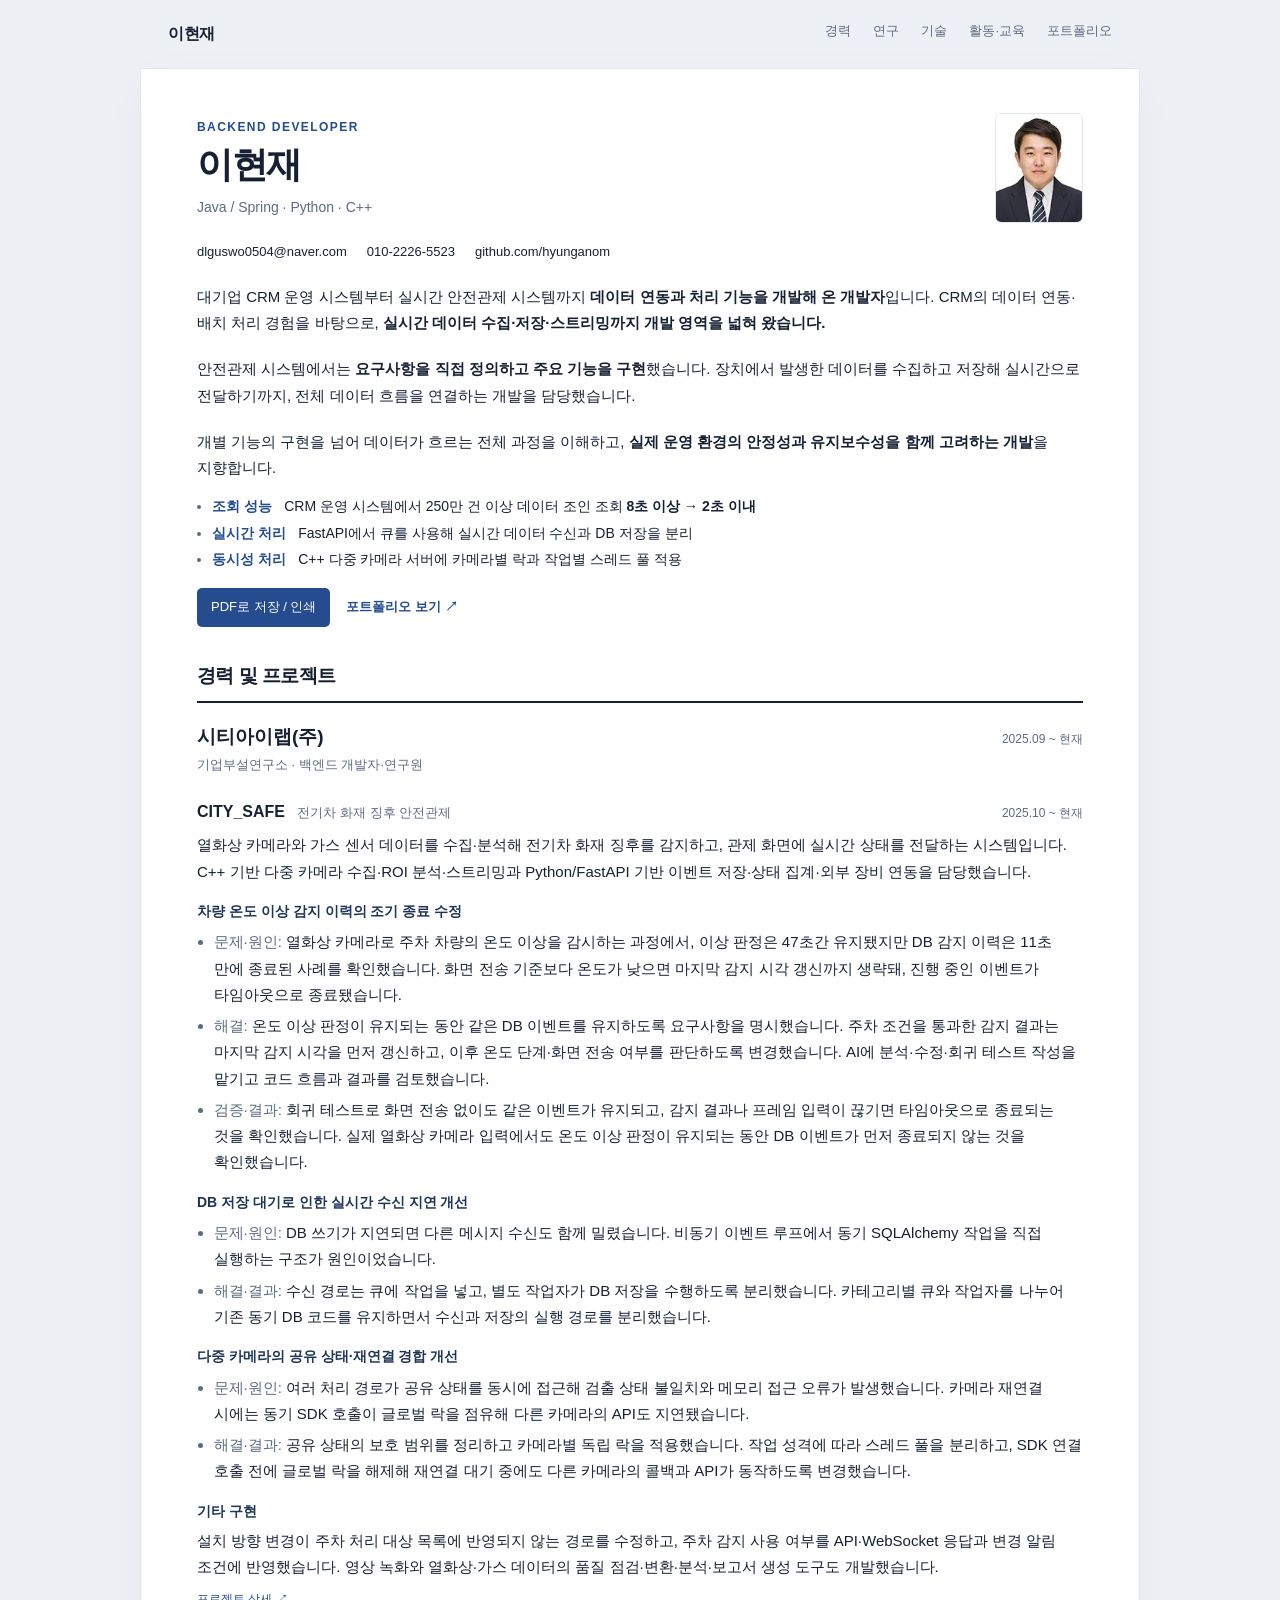
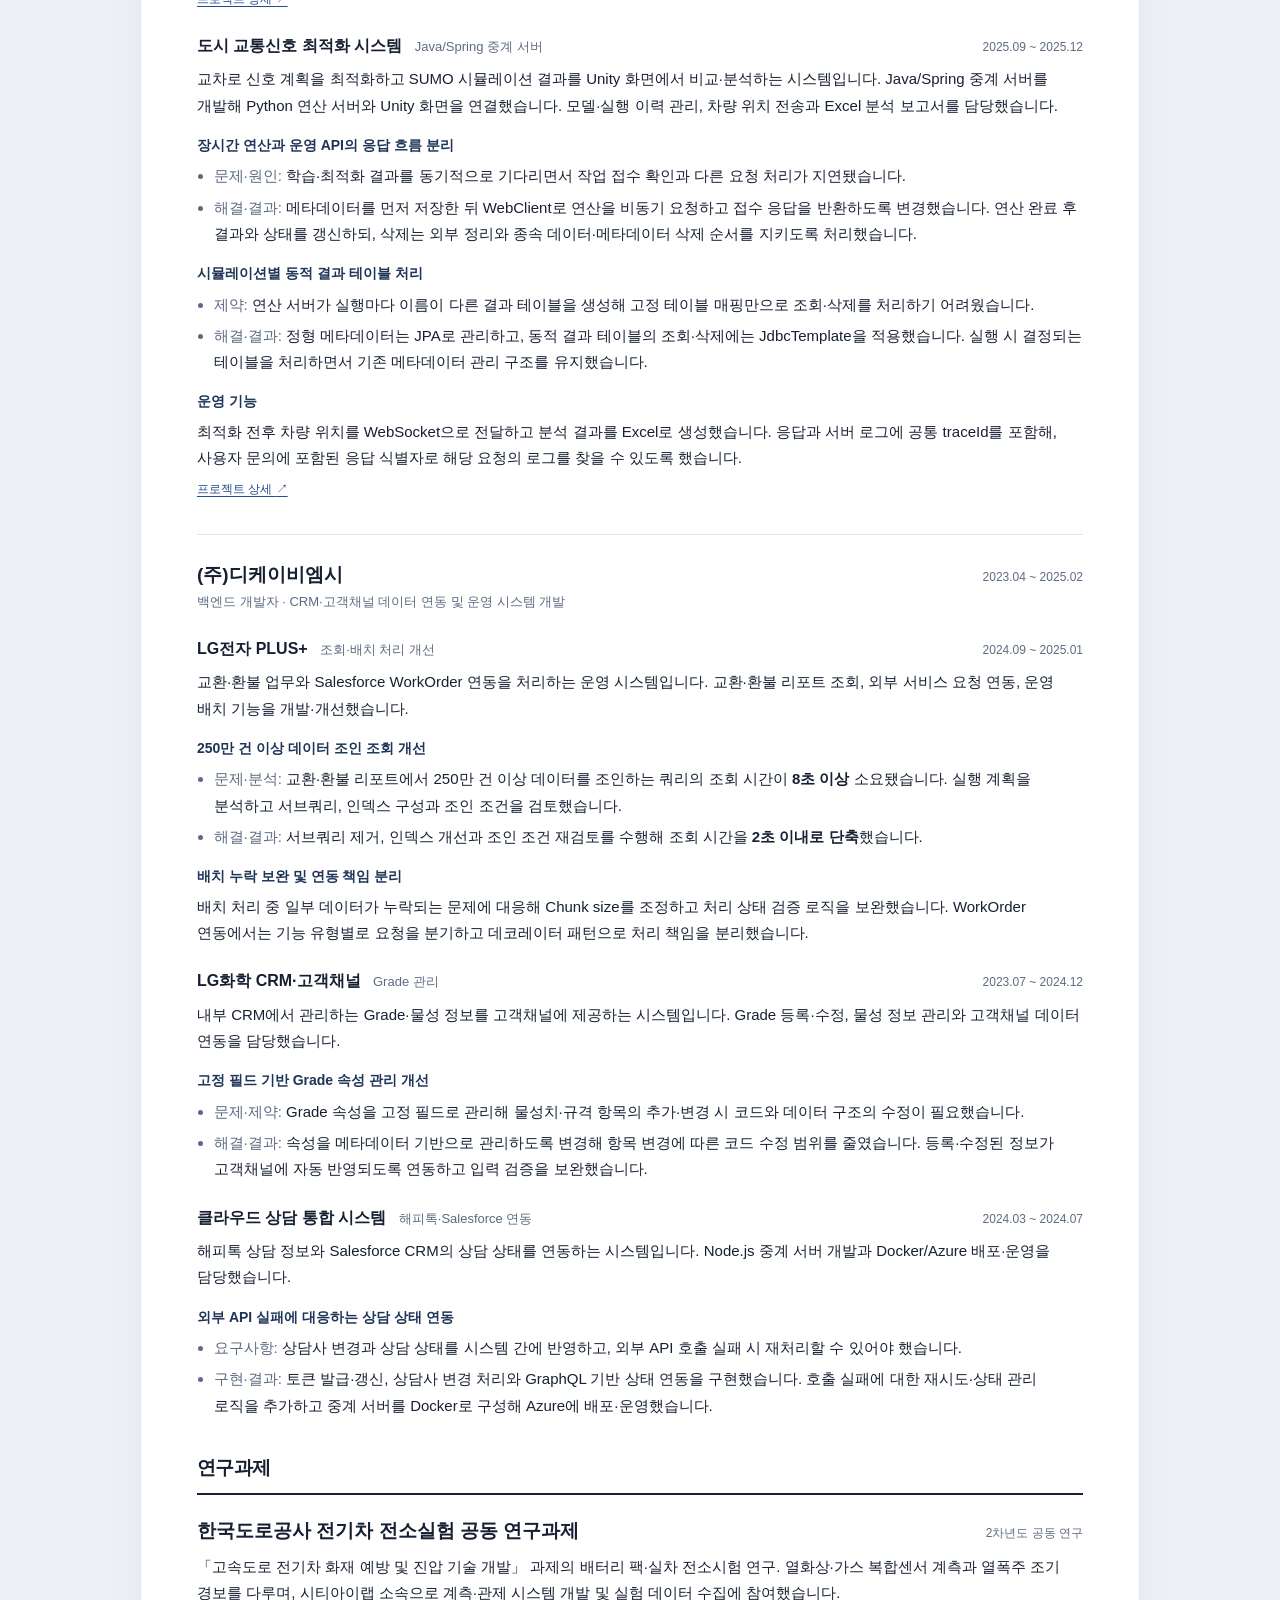
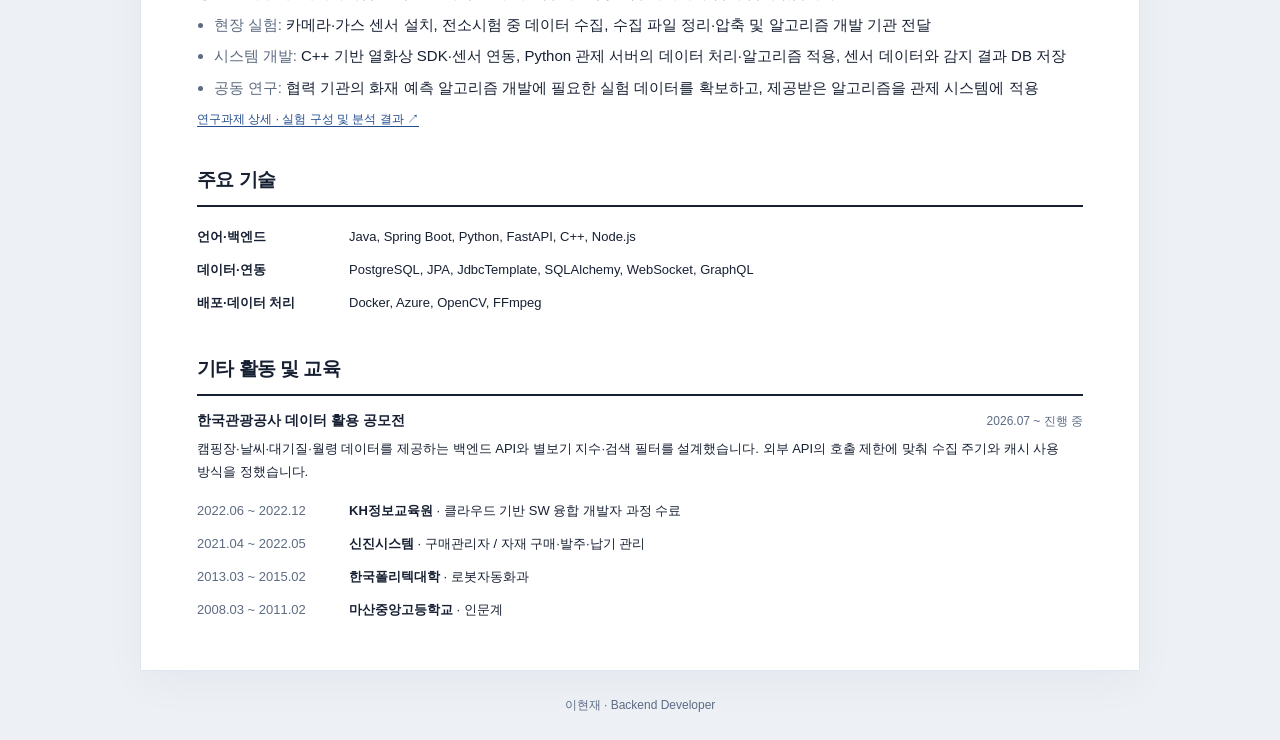
==== commit 2aab76ca: "as" ====
--- a/index.html
+++ b/index.html
@@ -30,7 +30,9 @@
         <a href="tel:01022265523">010-2226-5523</a>
         <a href="https://github.com/hyunganom" target="_blank" rel="noopener noreferrer">github.com/hyunganom</a>
       </address>
-      <p class="resume-intro">대기업 CRM 운영 시스템의 데이터 연동·배치 처리부터 실시간 안전관제 시스템의 수집·저장·스트리밍까지 개발해 왔습니다. 안전관제 개발에서는 요구사항을 직접 정의하고 AI 에이전트를 활용해 문제 분석과 구현을 진행했으며, 코드·테스트 검토와 실제 장치 검증으로 결과를 확인합니다.</p>
+      <p class="resume-intro">대기업 CRM 운영 시스템부터 실시간 안전관제 시스템까지 <strong>데이터 연동과 처리 기능을 개발해 온 개발자</strong>입니다. CRM의 데이터 연동·배치 처리 경험을 바탕으로, <strong>실시간 데이터 수집·저장·스트리밍까지 개발 영역을 넓혀 왔습니다.</strong></p>
+      <p class="resume-intro">안전관제 시스템에서는 <strong>요구사항을 직접 정의하고 주요 기능을 구현</strong>했습니다. 장치에서 발생한 데이터를 수집하고 저장해 실시간으로 전달하기까지, 전체 데이터 흐름을 연결하는 개발을 담당했습니다.</p>
+      <p class="resume-intro">개별 기능의 구현을 넘어 데이터가 흐르는 전체 과정을 이해하고, <strong>실제 운영 환경의 안정성과 유지보수성을 함께 고려하는 개발</strong>을 지향합니다.</p>
       <ul class="resume-highlights" aria-label="대표 성과">
         <li><strong>조회 성능</strong> CRM 운영 시스템에서 250만 건 이상 데이터 조인 조회 <strong>8초 이상 → 2초 이내</strong></li>
         <li><strong>실시간 처리</strong> FastAPI에서 큐를 사용해 실시간 데이터 수신과 DB 저장을 분리</li>
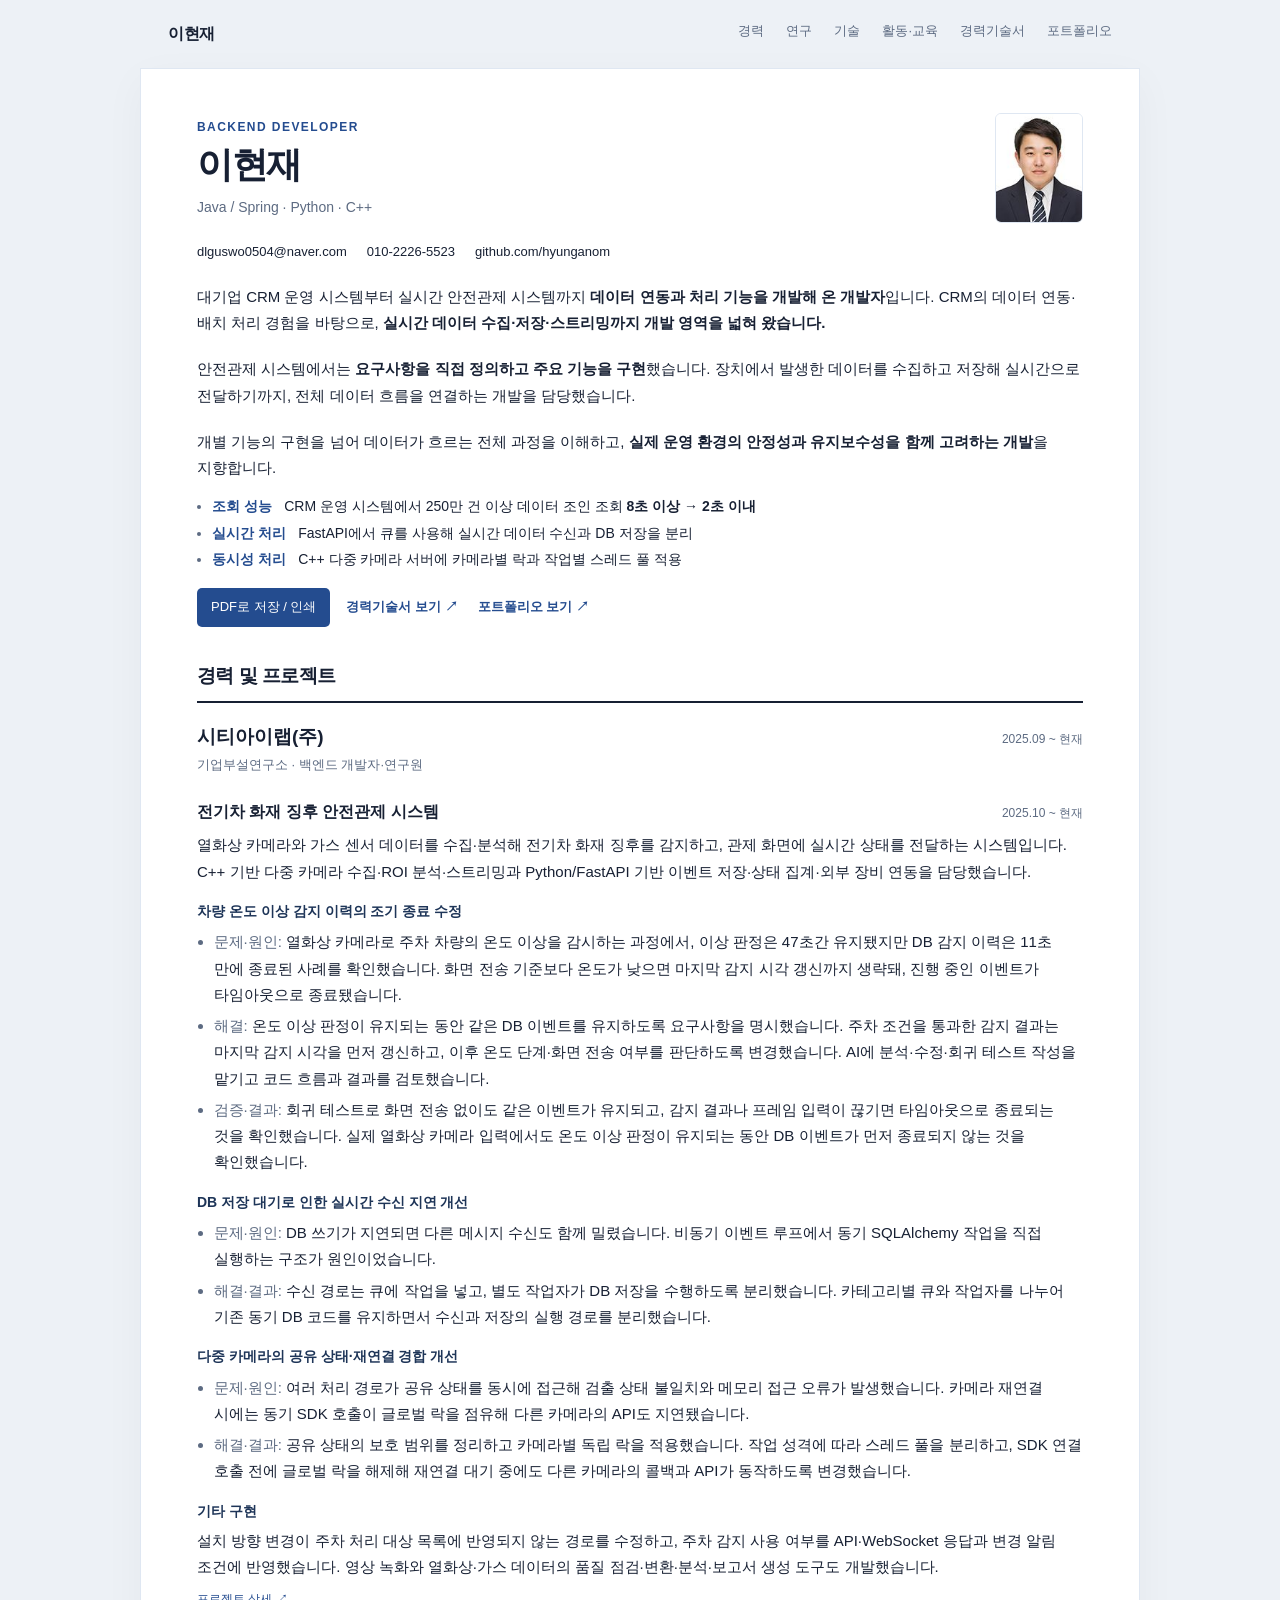
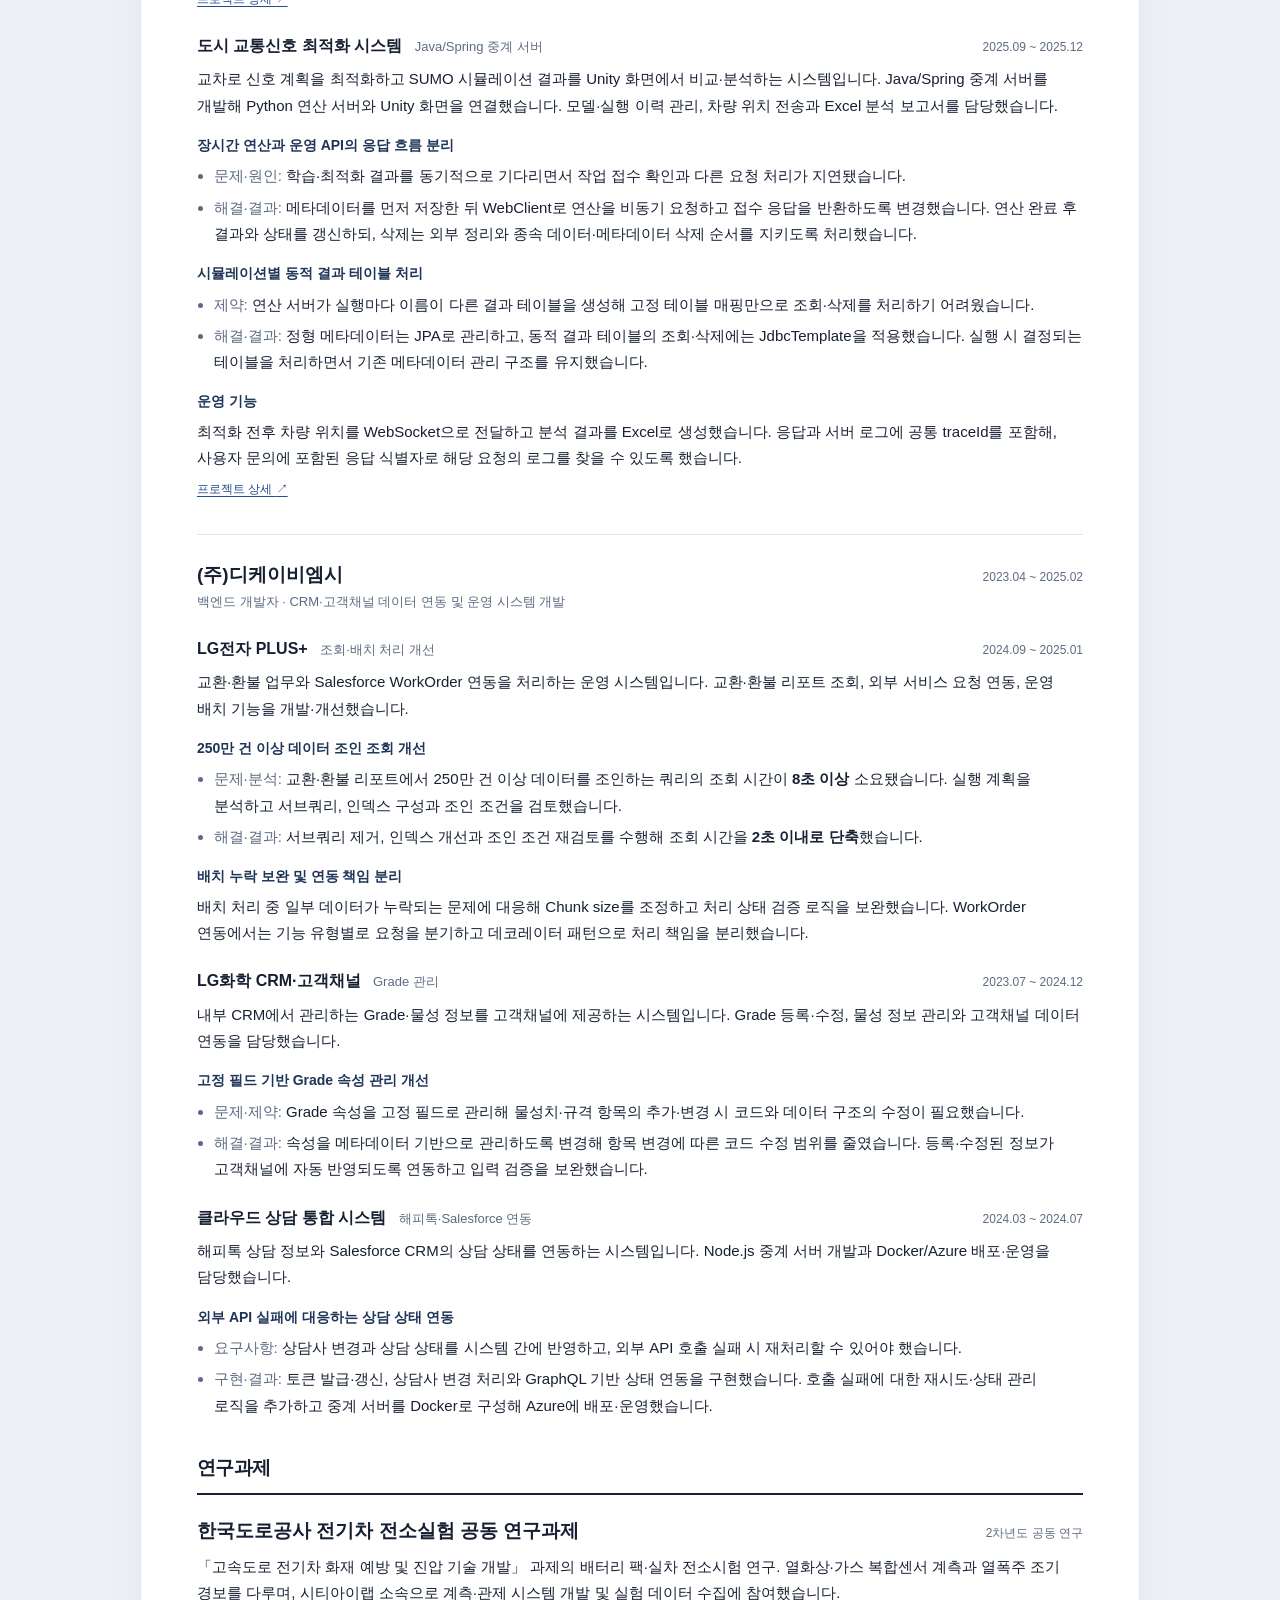
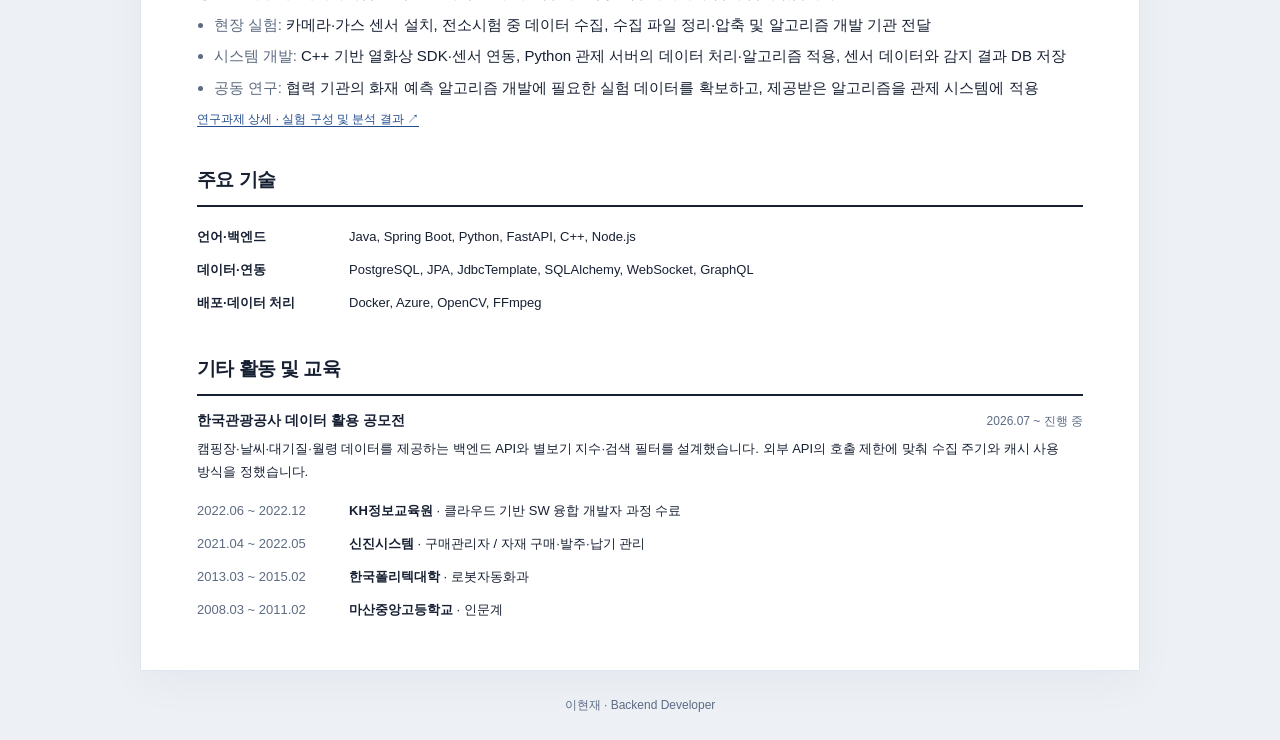
==== commit 4a2c06cd: "as2f" ====
--- a/index.html
+++ b/index.html
@@ -13,7 +13,7 @@
 <body class="resume">
   <nav class="resume-nav" aria-label="주요 메뉴">
     <a href="#top" class="brand">이현재</a>
-    <div><a href="#career">경력</a><a href="#research">연구</a><a href="#skills">기술</a><a href="#education">활동·교육</a><a href="portfolio/">포트폴리오</a></div>
+    <div><a href="#career">경력</a><a href="#research">연구</a><a href="#skills">기술</a><a href="#education">활동·교육</a><a href="career/">경력기술서</a><a href="portfolio/">포트폴리오</a></div>
   </nav>
   <main class="resume-sheet" id="top">
     <header class="resume-header" id="about">
@@ -40,6 +40,7 @@
       </ul>
       <div class="resume-actions">
         <button type="button" onclick="window.print()">PDF로 저장 / 인쇄</button>
+        <a href="career/">경력기술서 보기 <span aria-hidden="true">↗</span></a>
         <a href="portfolio/">포트폴리오 보기 <span aria-hidden="true">↗</span></a>
       </div>
     </header>
@@ -52,7 +53,7 @@
         </header>
         <section class="resume-project" aria-labelledby="city-safe-title">
           <div class="resume-project-head">
-            <h4 id="city-safe-title">CITY_SAFE <span>전기차 화재 징후 안전관제</span></h4>
+            <h4 id="city-safe-title">전기차 화재 징후 안전관제 시스템</h4>
             <span class="resume-period">2025.10 ~ 현재</span>
           </div>
           <p class="resume-project-intro">열화상 카메라와 가스 센서 데이터를 수집·분석해 전기차 화재 징후를 감지하고, 관제 화면에 실시간 상태를 전달하는 시스템입니다. C++ 기반 다중 카메라 수집·ROI 분석·스트리밍과 Python/FastAPI 기반 이벤트 저장·상태 집계·외부 장비 연동을 담당했습니다.</p>
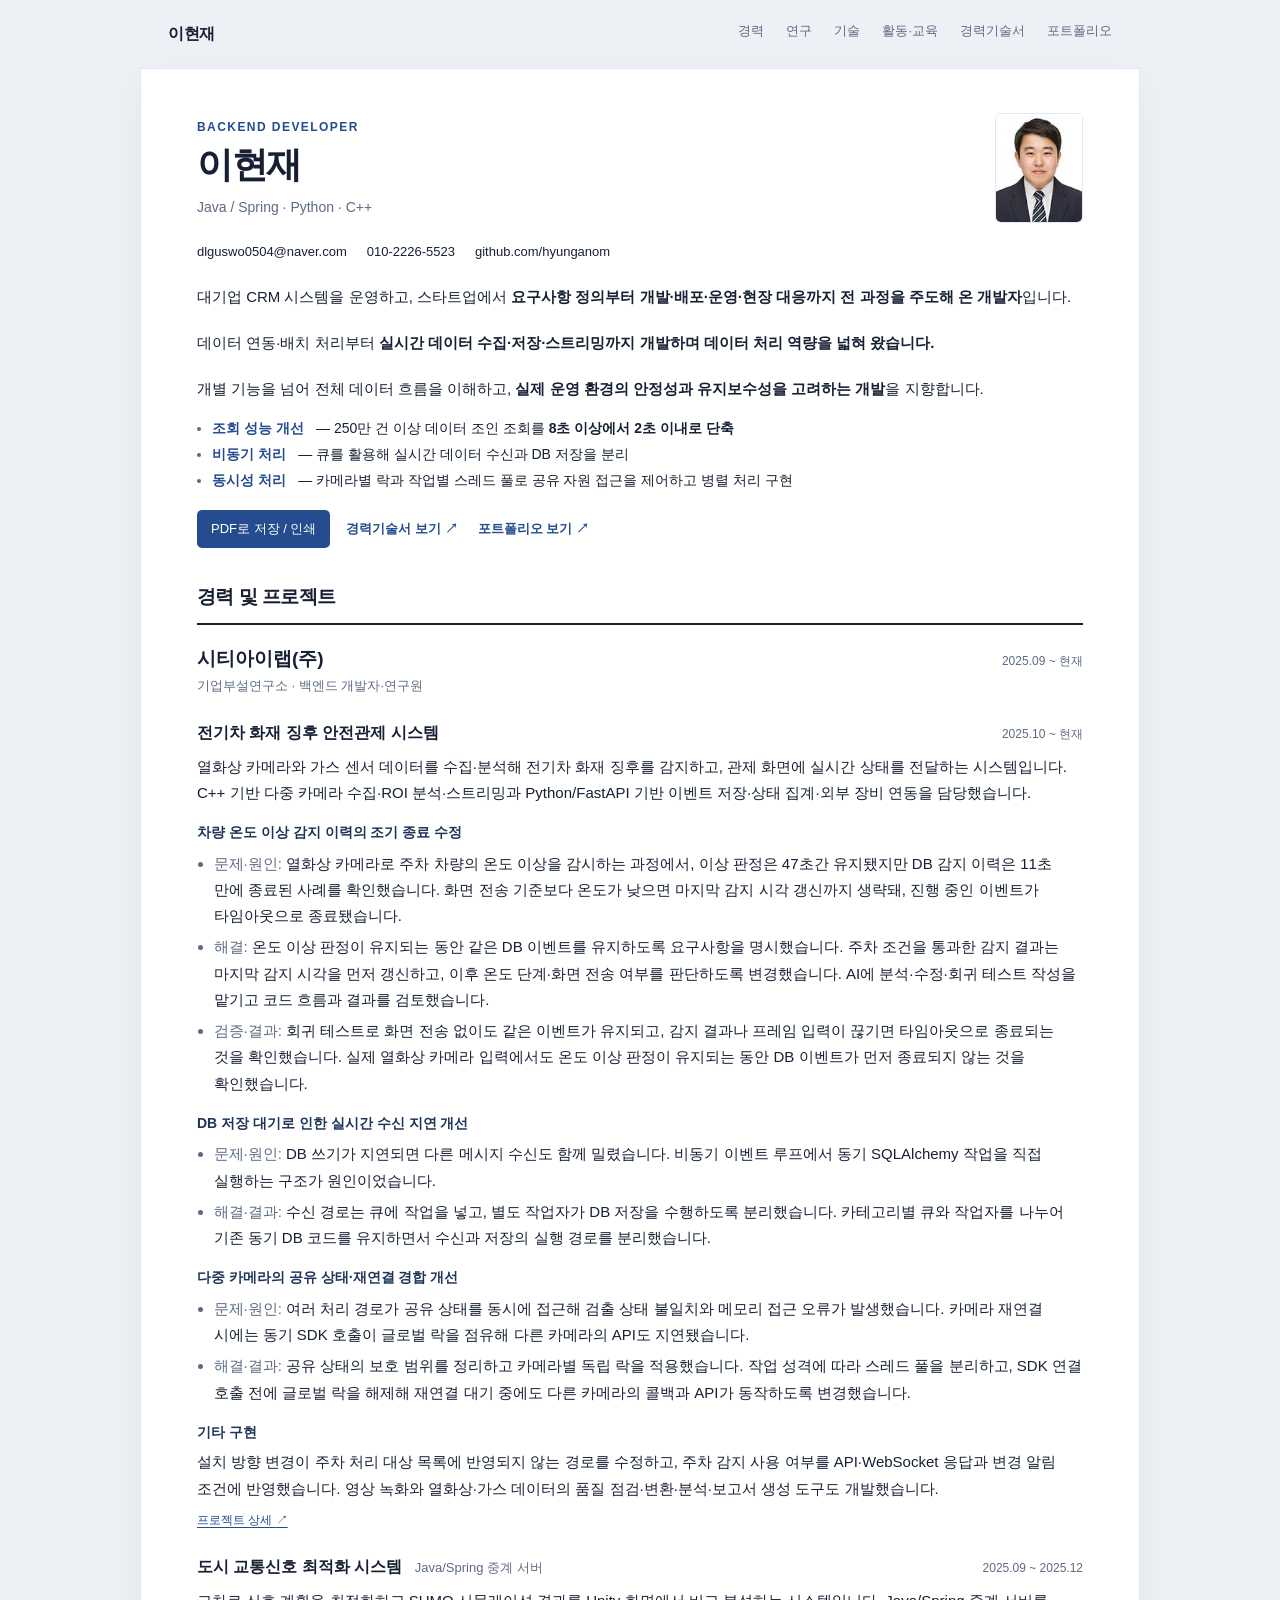
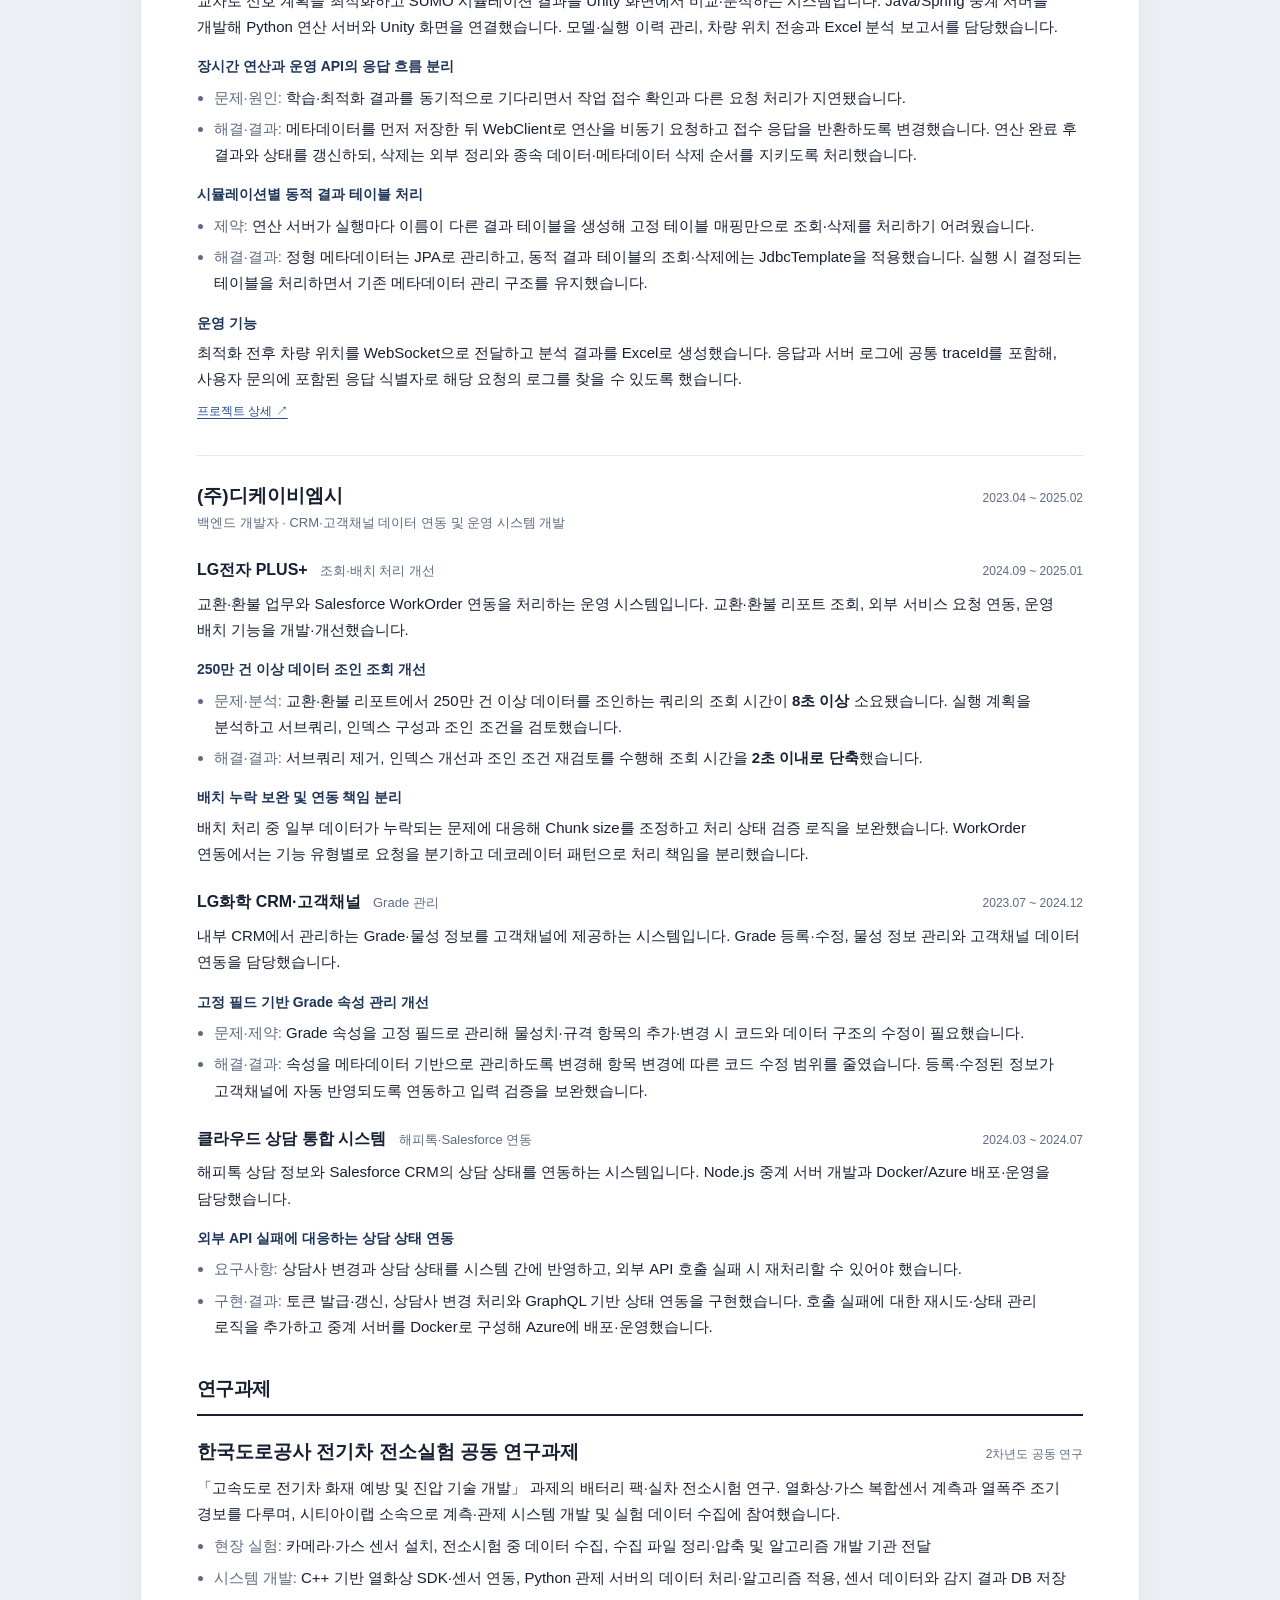
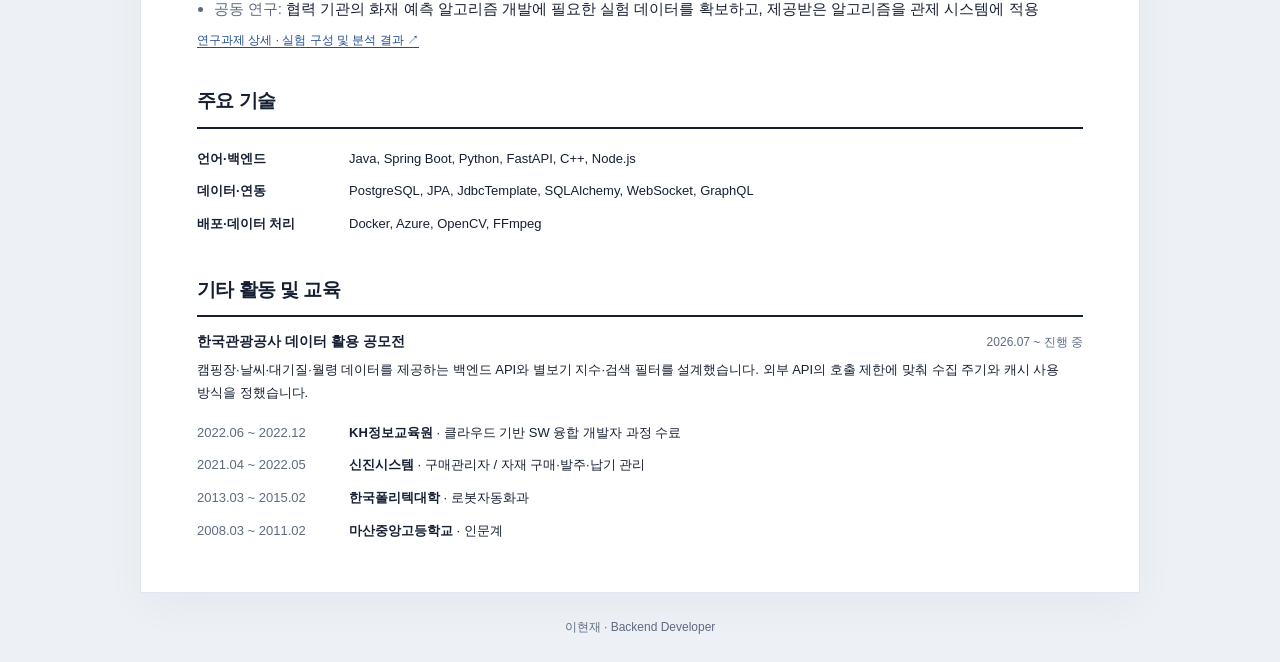
==== commit 89a42b4f: "asg2" ====
--- a/index.html
+++ b/index.html
@@ -30,13 +30,13 @@
         <a href="tel:01022265523">010-2226-5523</a>
         <a href="https://github.com/hyunganom" target="_blank" rel="noopener noreferrer">github.com/hyunganom</a>
       </address>
-      <p class="resume-intro">대기업 CRM 운영 시스템부터 실시간 안전관제 시스템까지 <strong>데이터 연동과 처리 기능을 개발해 온 개발자</strong>입니다. CRM의 데이터 연동·배치 처리 경험을 바탕으로, <strong>실시간 데이터 수집·저장·스트리밍까지 개발 영역을 넓혀 왔습니다.</strong></p>
-      <p class="resume-intro">안전관제 시스템에서는 <strong>요구사항을 직접 정의하고 주요 기능을 구현</strong>했습니다. 장치에서 발생한 데이터를 수집하고 저장해 실시간으로 전달하기까지, 전체 데이터 흐름을 연결하는 개발을 담당했습니다.</p>
-      <p class="resume-intro">개별 기능의 구현을 넘어 데이터가 흐르는 전체 과정을 이해하고, <strong>실제 운영 환경의 안정성과 유지보수성을 함께 고려하는 개발</strong>을 지향합니다.</p>
+      <p class="resume-intro">대기업 CRM 시스템을 운영하고, 스타트업에서 <strong>요구사항 정의부터 개발·배포·운영·현장 대응까지 전 과정을 주도해 온 개발자</strong>입니다.</p>
+      <p class="resume-intro">데이터 연동·배치 처리부터 <strong>실시간 데이터 수집·저장·스트리밍까지 개발하며 데이터 처리 역량을 넓혀 왔습니다.</strong></p>
+      <p class="resume-intro">개별 기능을 넘어 전체 데이터 흐름을 이해하고, <strong>실제 운영 환경의 안정성과 유지보수성을 고려하는 개발</strong>을 지향합니다.</p>
       <ul class="resume-highlights" aria-label="대표 성과">
-        <li><strong>조회 성능</strong> CRM 운영 시스템에서 250만 건 이상 데이터 조인 조회 <strong>8초 이상 → 2초 이내</strong></li>
-        <li><strong>실시간 처리</strong> FastAPI에서 큐를 사용해 실시간 데이터 수신과 DB 저장을 분리</li>
-        <li><strong>동시성 처리</strong> C++ 다중 카메라 서버에 카메라별 락과 작업별 스레드 풀 적용</li>
+        <li><strong>조회 성능 개선</strong> — 250만 건 이상 데이터 조인 조회를 <strong>8초 이상에서 2초 이내로 단축</strong></li>
+        <li><strong>비동기 처리</strong> — 큐를 활용해 실시간 데이터 수신과 DB 저장을 분리</li>
+        <li><strong>동시성 처리</strong> — 카메라별 락과 작업별 스레드 풀로 공유 자원 접근을 제어하고 병렬 처리 구현</li>
       </ul>
       <div class="resume-actions">
         <button type="button" onclick="window.print()">PDF로 저장 / 인쇄</button>
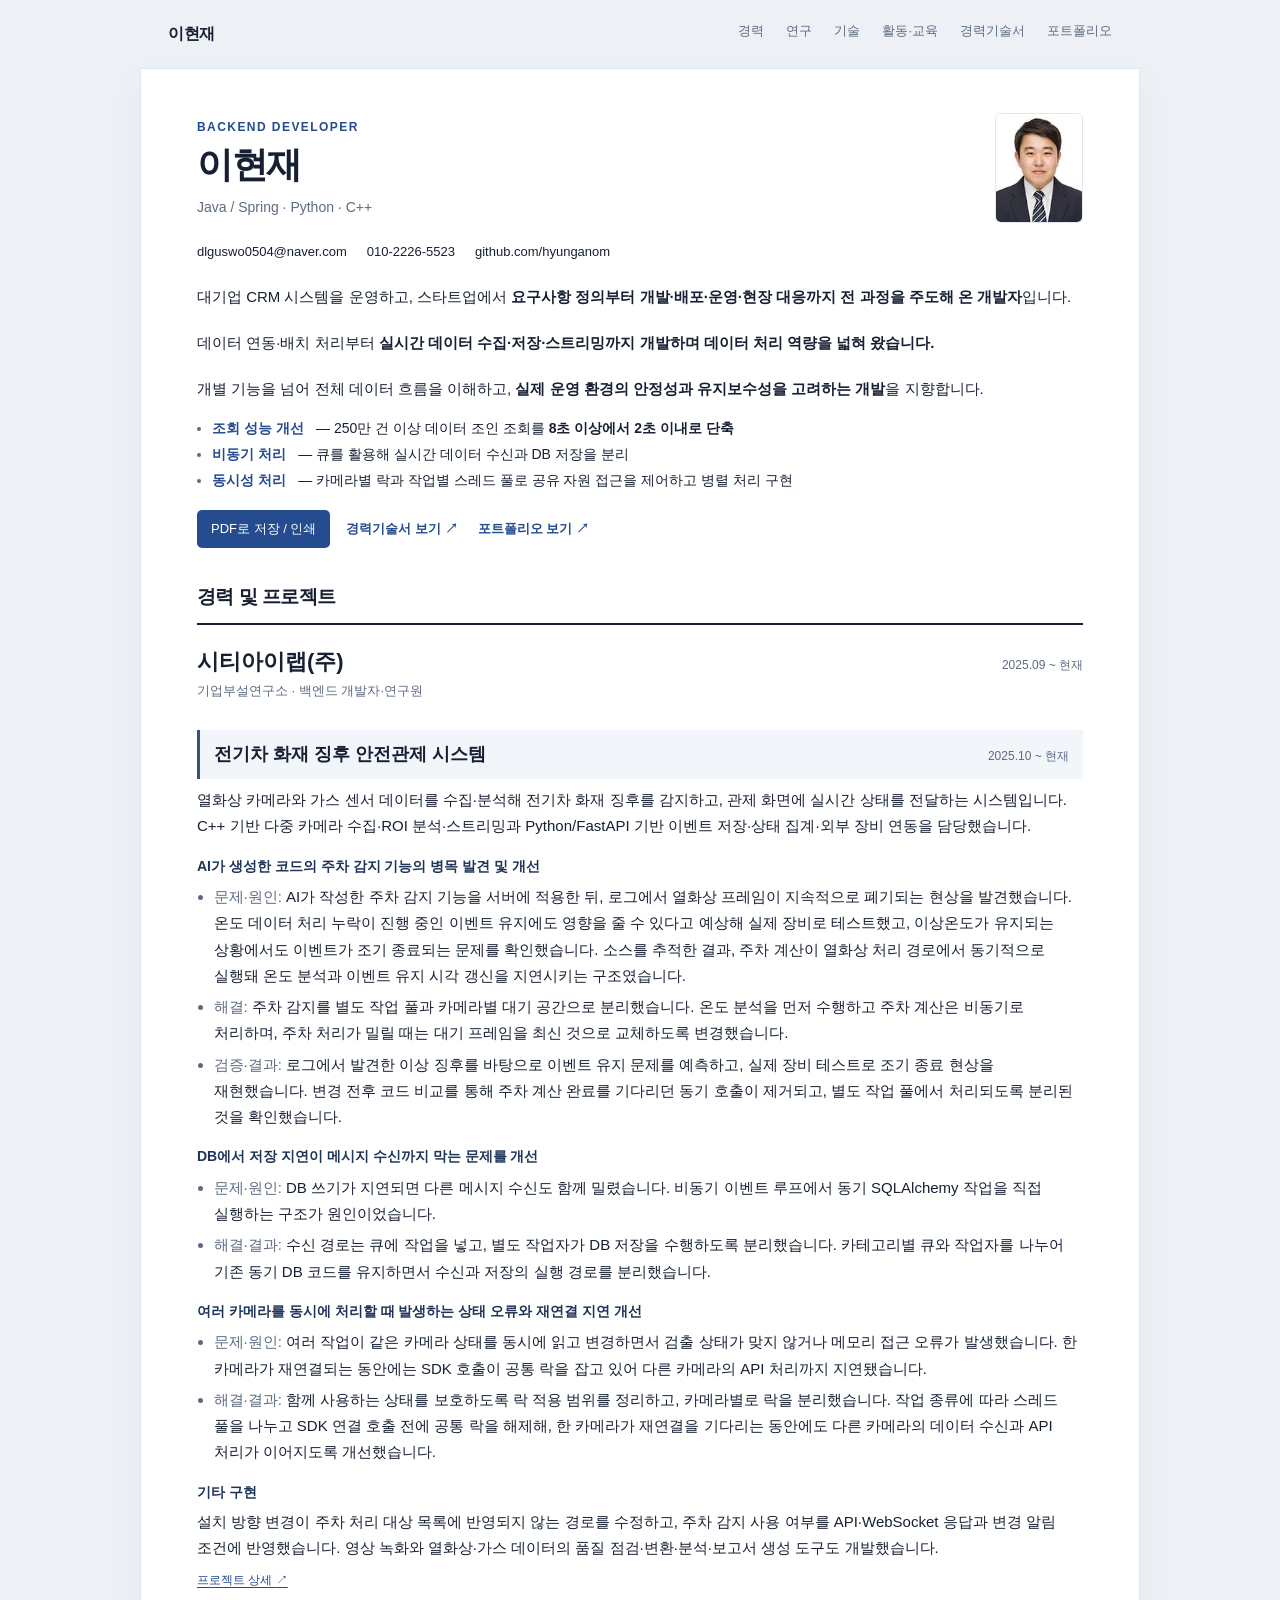
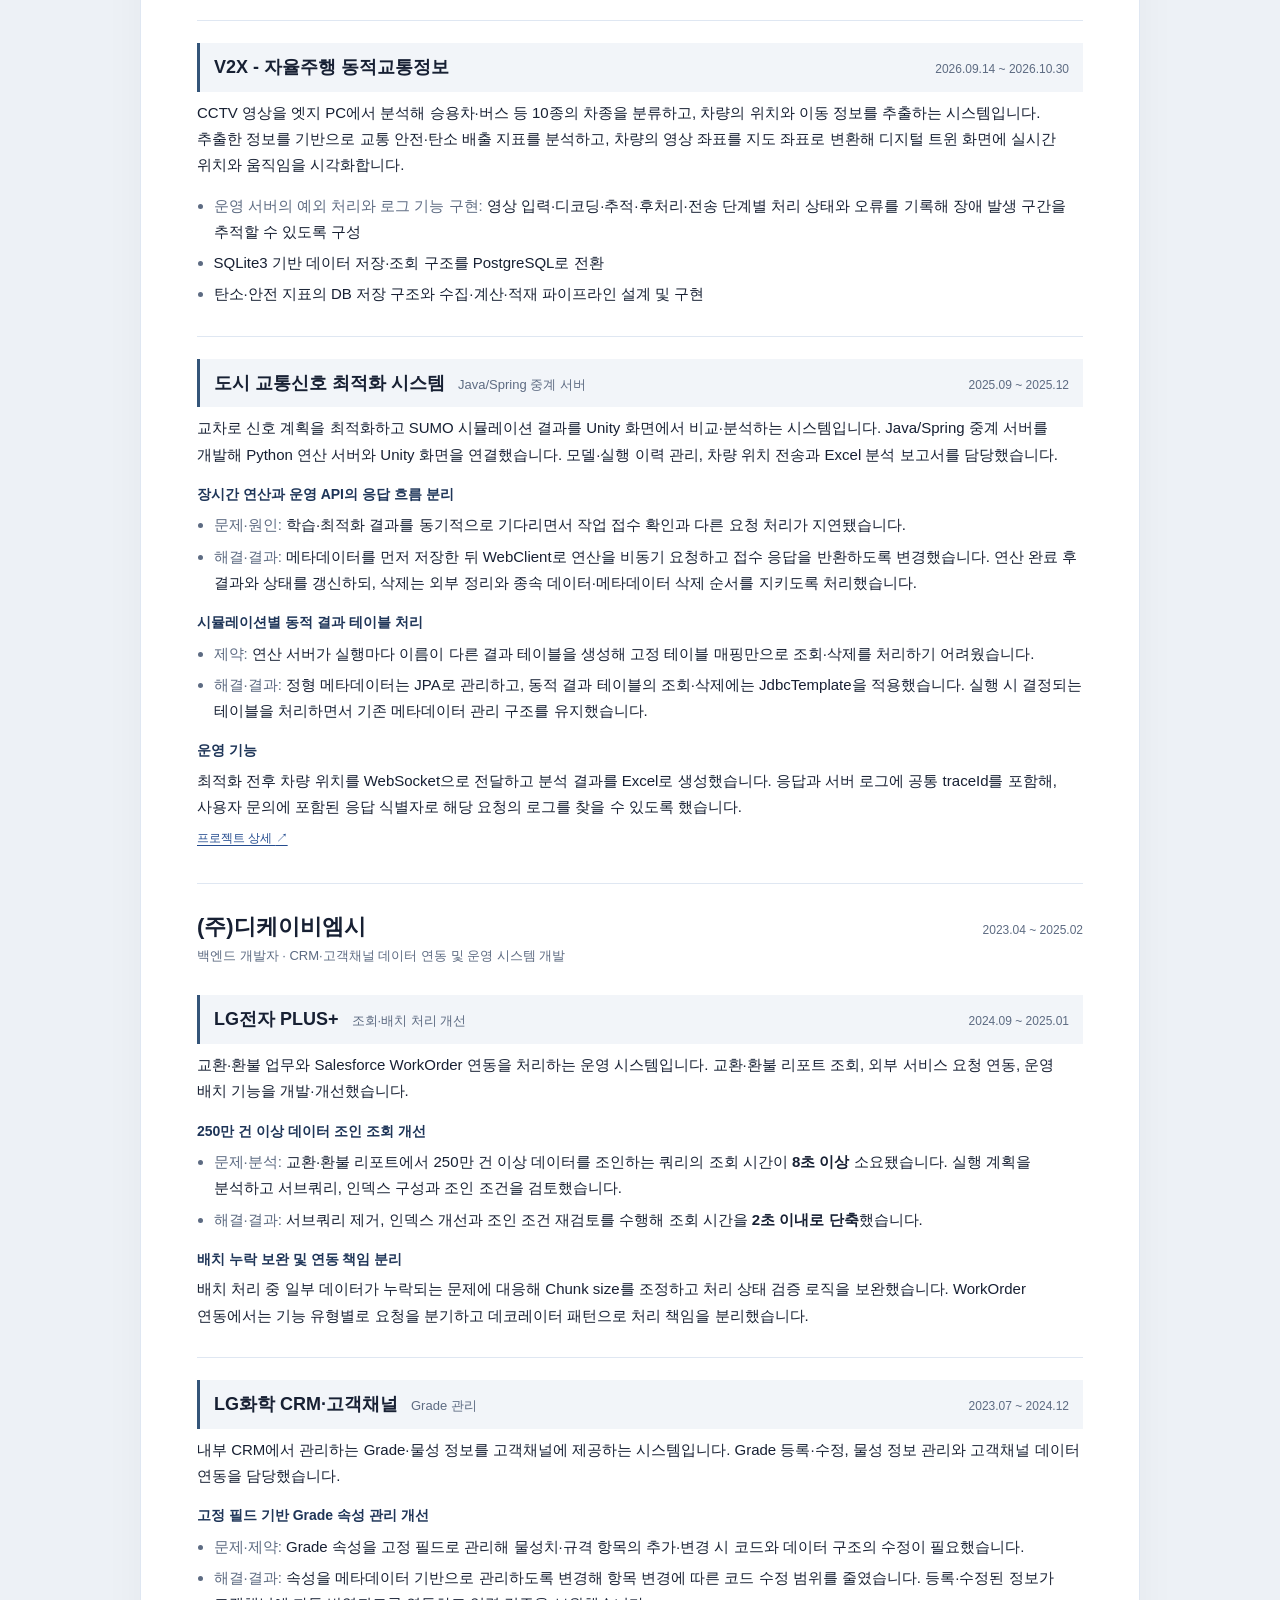
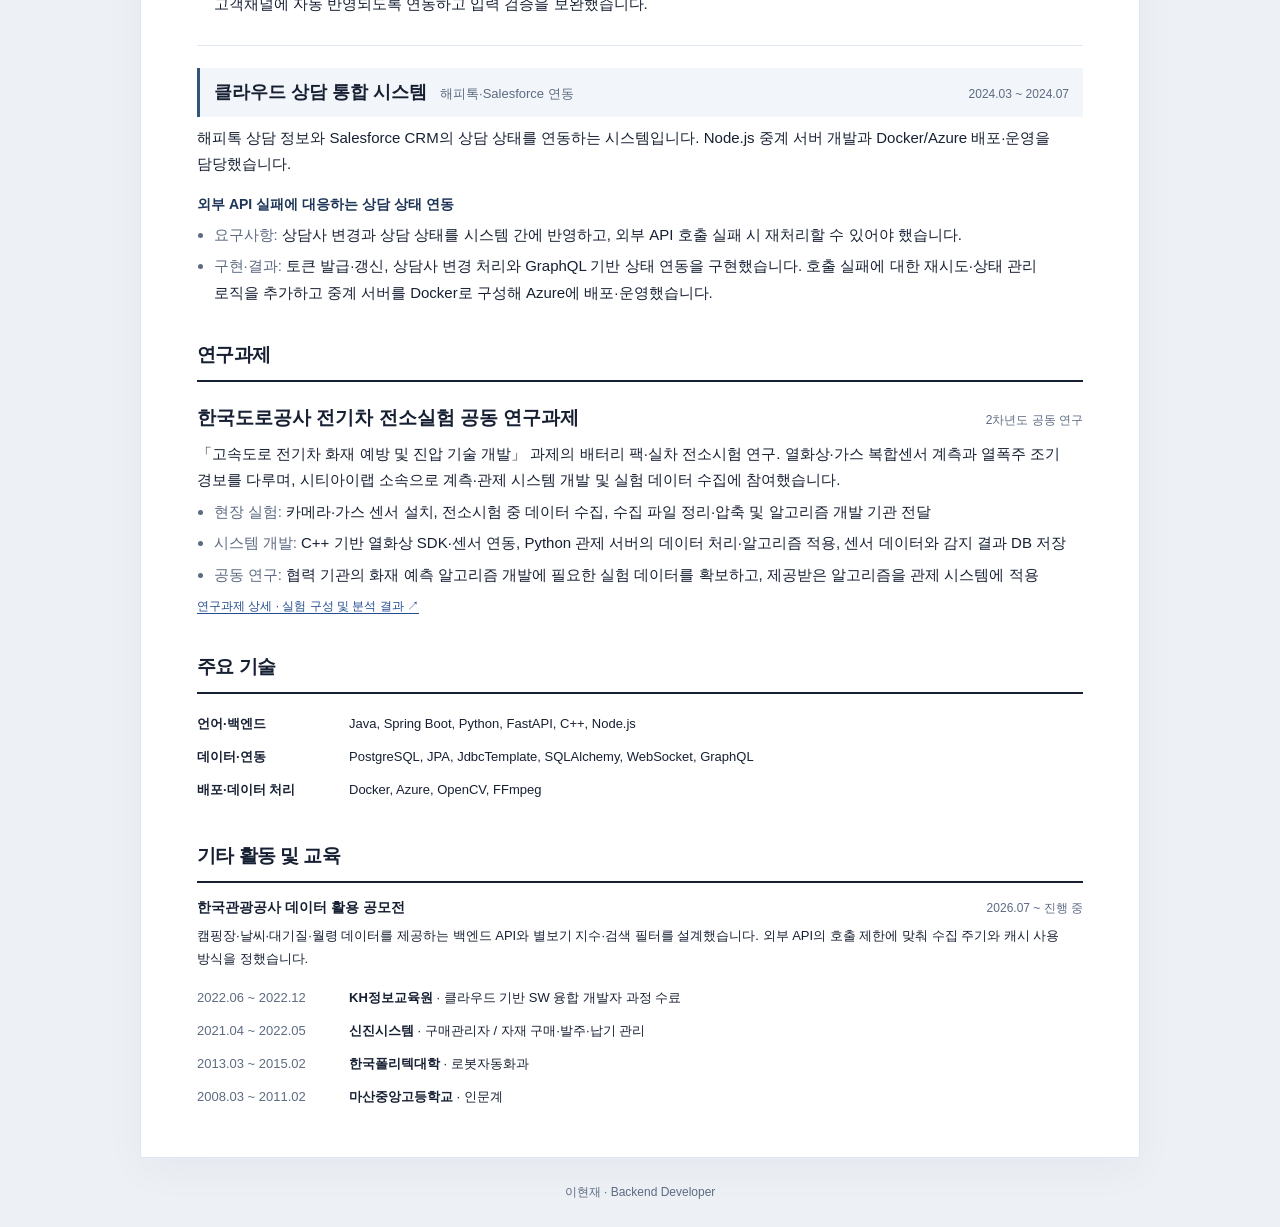
==== commit d52e2fcd: "21s" ====
--- a/index.html
+++ b/index.html
@@ -58,25 +58,25 @@
           </div>
           <p class="resume-project-intro">열화상 카메라와 가스 센서 데이터를 수집·분석해 전기차 화재 징후를 감지하고, 관제 화면에 실시간 상태를 전달하는 시스템입니다. C++ 기반 다중 카메라 수집·ROI 분석·스트리밍과 Python/FastAPI 기반 이벤트 저장·상태 집계·외부 장비 연동을 담당했습니다.</p>
           <div class="resume-case">
-            <h5>차량 온도 이상 감지 이력의 조기 종료 수정</h5>
-            <ul class="resume-case-list">
-              <li><span class="resume-case-label">문제·원인:</span> 열화상 카메라로 주차 차량의 온도 이상을 감시하는 과정에서, 이상 판정은 47초간 유지됐지만 DB 감지 이력은 11초 만에 종료된 사례를 확인했습니다. 화면 전송 기준보다 온도가 낮으면 마지막 감지 시각 갱신까지 생략돼, 진행 중인 이벤트가 타임아웃으로 종료됐습니다.</li>
-              <li><span class="resume-case-label">해결:</span> 온도 이상 판정이 유지되는 동안 같은 DB 이벤트를 유지하도록 요구사항을 명시했습니다. 주차 조건을 통과한 감지 결과는 마지막 감지 시각을 먼저 갱신하고, 이후 온도 단계·화면 전송 여부를 판단하도록 변경했습니다. AI에 분석·수정·회귀 테스트 작성을 맡기고 코드 흐름과 결과를 검토했습니다.</li>
-              <li><span class="resume-case-label">검증·결과:</span> 회귀 테스트로 화면 전송 없이도 같은 이벤트가 유지되고, 감지 결과나 프레임 입력이 끊기면 타임아웃으로 종료되는 것을 확인했습니다. 실제 열화상 카메라 입력에서도 온도 이상 판정이 유지되는 동안 DB 이벤트가 먼저 종료되지 않는 것을 확인했습니다.</li>
-            </ul>
-          </div>
-          <div class="resume-case">
-            <h5>DB 저장 대기로 인한 실시간 수신 지연 개선</h5>
+            <h5>AI가 생성한 코드의 주차 감지 기능의 병목 발견 및 개선</h5>
+            <ul class="resume-case-list">
+              <li><span class="resume-case-label">문제·원인:</span> AI가 작성한 주차 감지 기능을 서버에 적용한 뒤, 로그에서 열화상 프레임이 지속적으로 폐기되는 현상을 발견했습니다. 온도 데이터 처리 누락이 진행 중인 이벤트 유지에도 영향을 줄 수 있다고 예상해 실제 장비로 테스트했고, 이상온도가 유지되는 상황에서도 이벤트가 조기 종료되는 문제를 확인했습니다. 소스를 추적한 결과, 주차 계산이 열화상 처리 경로에서 동기적으로 실행돼 온도 분석과 이벤트 유지 시각 갱신을 지연시키는 구조였습니다.</li>
+              <li><span class="resume-case-label">해결:</span> 주차 감지를 별도 작업 풀과 카메라별 대기 공간으로 분리했습니다. 온도 분석을 먼저 수행하고 주차 계산은 비동기로 처리하며, 주차 처리가 밀릴 때는 대기 프레임을 최신 것으로 교체하도록 변경했습니다.</li>
+              <li><span class="resume-case-label">검증·결과:</span> 로그에서 발견한 이상 징후를 바탕으로 이벤트 유지 문제를 예측하고, 실제 장비 테스트로 조기 종료 현상을 재현했습니다. 변경 전후 코드 비교를 통해 주차 계산 완료를 기다리던 동기 호출이 제거되고, 별도 작업 풀에서 처리되도록 분리된 것을 확인했습니다.</li>
+            </ul>
+          </div>
+          <div class="resume-case">
+            <h5>DB에서 저장 지연이 메시지 수신까지 막는 문제를 개선</h5>
             <ul class="resume-case-list">
               <li><span class="resume-case-label">문제·원인:</span> DB 쓰기가 지연되면 다른 메시지 수신도 함께 밀렸습니다. 비동기 이벤트 루프에서 동기 SQLAlchemy 작업을 직접 실행하는 구조가 원인이었습니다.</li>
               <li><span class="resume-case-label">해결·결과:</span> 수신 경로는 큐에 작업을 넣고, 별도 작업자가 DB 저장을 수행하도록 분리했습니다. 카테고리별 큐와 작업자를 나누어 기존 동기 DB 코드를 유지하면서 수신과 저장의 실행 경로를 분리했습니다.</li>
             </ul>
           </div>
           <div class="resume-case">
-            <h5>다중 카메라의 공유 상태·재연결 경합 개선</h5>
-            <ul class="resume-case-list">
-              <li><span class="resume-case-label">문제·원인:</span> 여러 처리 경로가 공유 상태를 동시에 접근해 검출 상태 불일치와 메모리 접근 오류가 발생했습니다. 카메라 재연결 시에는 동기 SDK 호출이 글로벌 락을 점유해 다른 카메라의 API도 지연됐습니다.</li>
-              <li><span class="resume-case-label">해결·결과:</span> 공유 상태의 보호 범위를 정리하고 카메라별 독립 락을 적용했습니다. 작업 성격에 따라 스레드 풀을 분리하고, SDK 연결 호출 전에 글로벌 락을 해제해 재연결 대기 중에도 다른 카메라의 콜백과 API가 동작하도록 변경했습니다.</li>
+            <h5>여러 카메라를 동시에 처리할 때 발생하는 상태 오류와 재연결 지연 개선</h5>
+            <ul class="resume-case-list">
+              <li><span class="resume-case-label">문제·원인:</span> 여러 작업이 같은 카메라 상태를 동시에 읽고 변경하면서 검출 상태가 맞지 않거나 메모리 접근 오류가 발생했습니다. 한 카메라가 재연결되는 동안에는 SDK 호출이 공통 락을 잡고 있어 다른 카메라의 API 처리까지 지연됐습니다.</li>
+              <li><span class="resume-case-label">해결·결과:</span> 함께 사용하는 상태를 보호하도록 락 적용 범위를 정리하고, 카메라별로 락을 분리했습니다. 작업 종류에 따라 스레드 풀을 나누고 SDK 연결 호출 전에 공통 락을 해제해, 한 카메라가 재연결을 기다리는 동안에도 다른 카메라의 데이터 수신과 API 처리가 이어지도록 개선했습니다.</li>
             </ul>
           </div>
           <div class="resume-case">
@@ -84,6 +84,20 @@
             <p>설치 방향 변경이 주차 처리 대상 목록에 반영되지 않는 경로를 수정하고, 주차 감지 사용 여부를 API·WebSocket 응답과 변경 알림 조건에 반영했습니다. 영상 녹화와 열화상·가스 데이터의 품질 점검·변환·분석·보고서 생성 도구도 개발했습니다.</p>
           </div>
           <a class="resume-detail-link" href="portfolio/city-safe/">프로젝트 상세 <span aria-hidden="true">↗</span></a>
+        </section>
+        <section class="resume-project" aria-labelledby="traffic-data-title">
+          <div class="resume-project-head">
+            <h4 id="traffic-data-title">V2X - 자율주행 동적교통정보</h4>
+            <span class="resume-period">2026.09.14 ~ 2026.10.30</span>
+          </div>
+          <p class="resume-project-intro">CCTV 영상을 엣지 PC에서 분석해 승용차·버스 등 10종의 차종을 분류하고, 차량의 위치와 이동 정보를 추출하는 시스템입니다. 추출한 정보를 기반으로 교통 안전·탄소 배출 지표를 분석하고, 차량의 영상 좌표를 지도 좌표로 변환해 디지털 트윈 화면에 실시간 위치와 움직임을 시각화합니다.</p>
+          <div class="resume-case">
+            <ul class="resume-case-list">
+              <li><span class="resume-case-label">운영 서버의 예외 처리와 로그 기능 구현:</span> 영상 입력·디코딩·추적·후처리·전송 단계별 처리 상태와 오류를 기록해 장애 발생 구간을 추적할 수 있도록 구성</li>
+              <li>SQLite3 기반 데이터 저장·조회 구조를 PostgreSQL로 전환</li>
+              <li>탄소·안전 지표의 DB 저장 구조와 수집·계산·적재 파이프라인 설계 및 구현</li>
+            </ul>
+          </div>
         </section>
         <section class="resume-project" aria-labelledby="city-signal-title">
           <div class="resume-project-head">
--- a/style.css
+++ b/style.css
@@ -445,6 +445,15 @@
 .resume-company-head p { margin: 2px 0 0; font-size: 13px; color: var(--muted); }
 .resume-period { flex-shrink: 0; color: var(--muted); font-size: 12px; white-space: nowrap; }
 .resume-project { margin-top: 22px; }
+.resume #career .resume-company-head h3 { font-size: 22px; }
+.resume #career .resume-project { margin-top: 28px; }
+.resume #career .resume-project-head {
+  padding: 10px 14px;
+  border-left: 3px solid #345579;
+  background: #f2f5f9;
+}
+.resume #career .resume-project-head h4 { font-size: 18px; font-weight: 750; }
+.resume #career .resume-project + .resume-project { padding-top: 22px; border-top: 1px solid var(--line); }
 .resume h4 { margin: 0; font-size: 16px; line-height: 1.6; }
 .resume h4 span { display: inline; margin-left: 8px; font-size: 13px; font-weight: 500; color: var(--muted); }
 .resume-project p { margin: 8px 0 0; }
@@ -479,6 +488,8 @@
   .resume-contact { gap: 4px 14px; font-size: 12px; }
   .resume-company-head, .resume-project-head, .resume-other-head { flex-direction: column; gap: 3px; }
   .resume h4 span { display: block; margin-left: 0; }
+  .resume #career .resume-project-head { padding: 10px 12px; }
+  .resume #career .resume-project-head h4 { font-size: 17px; }
   .resume-skills > div, .resume-history > div { grid-template-columns: 1fr; gap: 0; padding: 7px 0; }
 }
 @media print {
@@ -499,11 +510,16 @@
   .resume-company-head p { font-size: 9pt; }
   .resume-period { font-size: 8pt; }
   .resume-company-head, .resume-project-head, .resume-other-head { flex-direction: row; gap: 8px 12px; }
-  .resume-project { margin-top: 13px; break-inside: avoid; }
+  .resume-project { margin-top: 13px; break-inside: auto; }
   .resume h4 { font-size: 10.5pt; }
+  .resume #career .resume-company-head h3 { font-size: 13pt; }
+  .resume #career .resume-project { margin-top: 15px; }
+  .resume #career .resume-project-head { padding: 6px 9px; border-left-width: 2px; background: #f2f5f9; print-color-adjust: exact; -webkit-print-color-adjust: exact; }
+  .resume #career .resume-project-head h4 { font-size: 11.5pt; }
+  .resume #career .resume-project + .resume-project { padding-top: 12px; }
   .resume h4 span { display: inline; margin-left: 6px; font-size: 9pt; }
   .resume-project p { margin-top: 5px; }
-  .resume-case { margin-top: 9px; break-inside: avoid; }
+  .resume-case { margin-top: 9px; break-inside: auto; }
   .resume-case-list { margin-top: 4px; }
   .resume-case-list li + li { margin-top: 3px; }
   .resume-case-list li { orphans: 3; widows: 3; }
